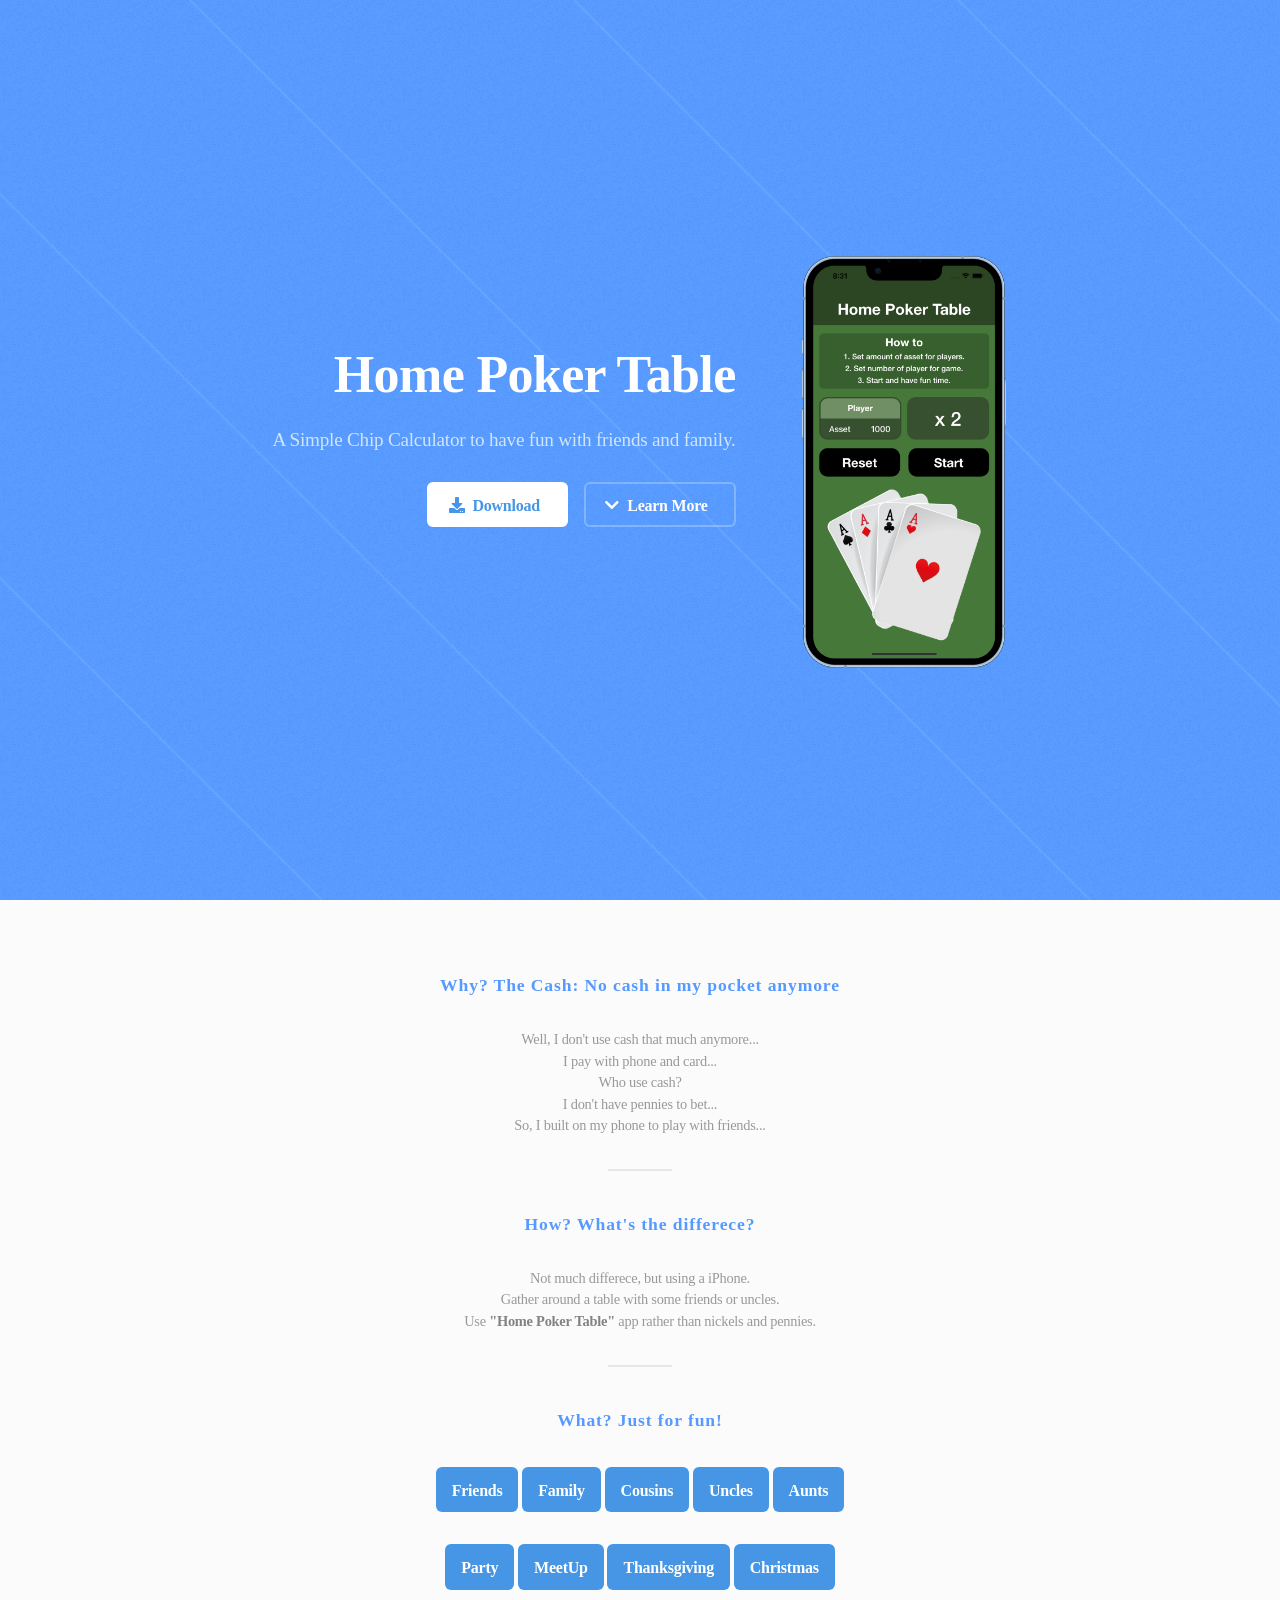
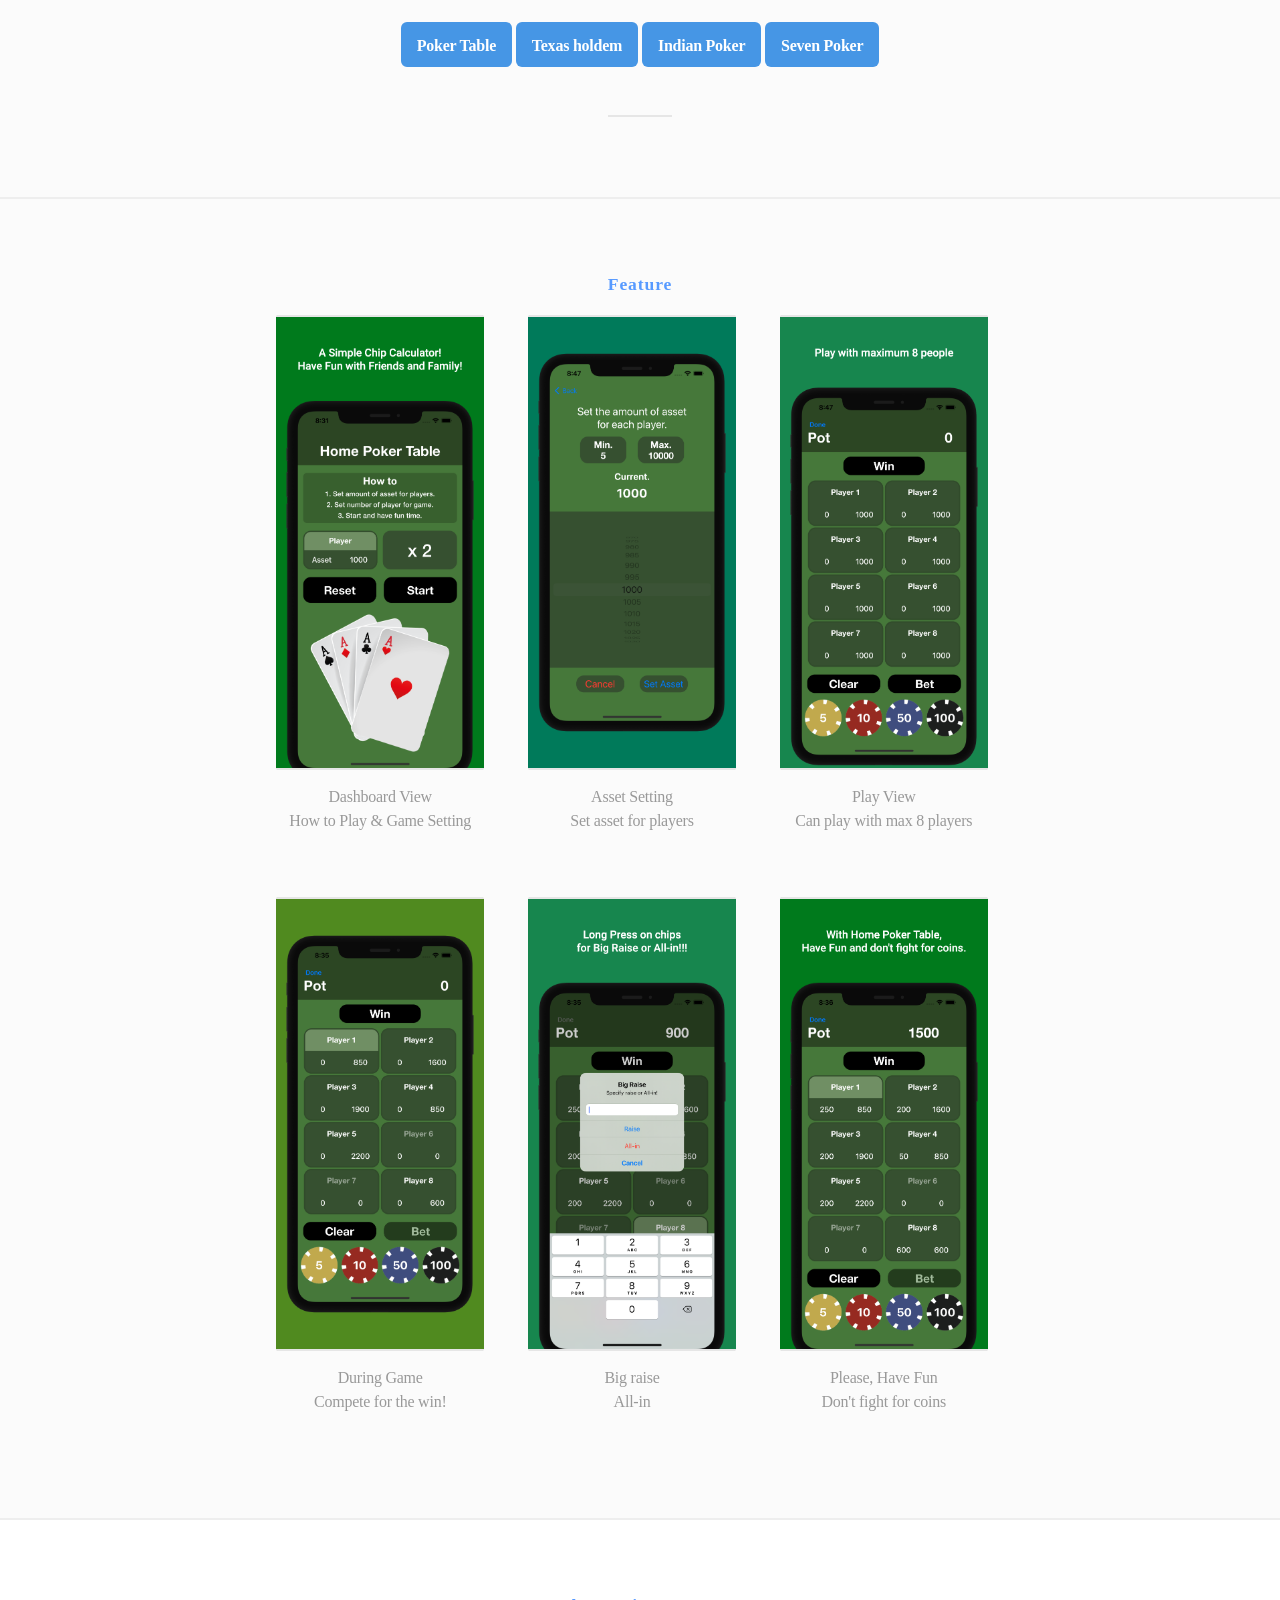
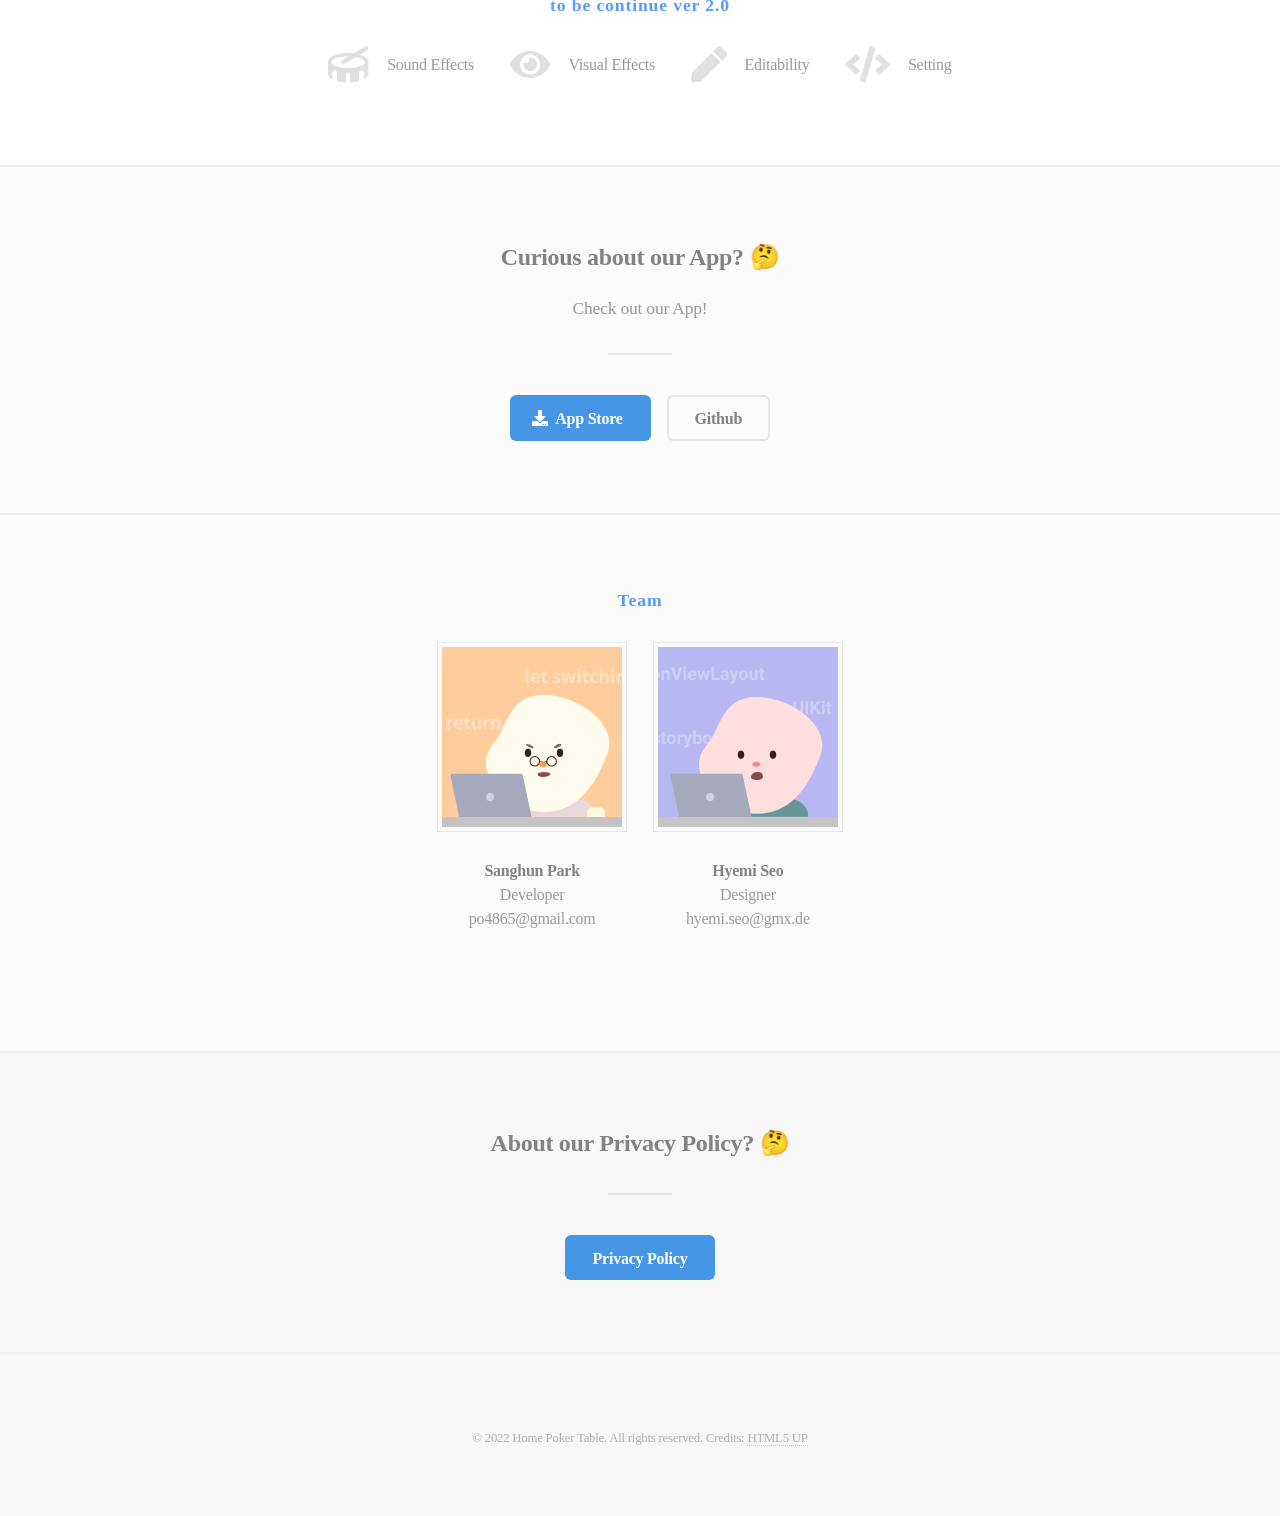
==== docs/index.html @ aa3e6fca "doc: Setting github page for landing page" ====
<!DOCTYPE HTML>
<!--
	Fractal by HTML5 UP
	html5up.net | @ajlkn
	Free for personal and commercial use under the CCA 3.0 license (html5up.net/license)
-->
<html>
	<head>
		<title>Home Poker Table</title>
		<meta charset="utf-8" />
		<meta name="viewport" content="width=device-width, initial-scale=1, user-scalable=no" />
		<link rel="stylesheet" href="assets/css/main.css" />
		<noscript><link rel="stylesheet" href="assets/css/noscript.css" /></noscript>
	</head>
	<body class="is-preload">

		<!-- Header -->
		<header id="header">
			<div class="content">
				<h1>Home Poker Table</h1>
				<p>A Simple Chip Calculator to have fun with friends and family.</p>
				<ul class="actions">
					<li><a href="" class="button primary icon solid fa-download">Download</a></li>
					<li><a href="#one" class="button icon solid fa-chevron-down scrolly">Learn More</a></li>
				</ul>
			</div>
			<div class="image phone">
				<div class="inner">
					<img src="images/iPhone13.png" alt="" />
				</div>
			</div>
		</header>

		<!-- One -->
		<section id="one" class="wrapper style2 special">
			<header class="major">
				<h4>Why? The Cash: No cash in my pocket anymore</h4>
				<p>
					<br>Well, I don't use cash that much anymore...
					<br>I pay with phone and card...
					<br>Who use cash?
					<br>I don't have pennies to bet...
					<br>So, I built on my phone to play with friends...
				</p>
			</header>
			<header class="major">
				<h4>How? What's the differece?</h4>
				<p>
					<br>Not much differece, but using a iPhone.
					<br>Gather around a table with some friends or uncles.
					<br>Use <strong>"Home Poker Table"</strong> app rather than nickels and pennies.
				</p>
			</header>
			<header class="major">
				<h4>What? Just for fun!</h4>
				<ul class="icons labeled">
					<li class="button primary icon solid">Friends</li>
					<li class="button primary icon solid">Family</li>
					<li class="button primary icon solid">Cousins</li>
					<li class="button primary icon solid">Uncles</li>
					<li class="button primary icon solid">Aunts</li>
					<br>
					<li class="button primary icon solid">Party</li>
					<li class="button primary icon solid">MeetUp</li>
					<li class="button primary icon solid">Thanksgiving</li>
					<li class="button primary icon solid">Christmas</li>
					<br>
					<li class="button primary icon solid">Poker Table</li>
					<li class="button primary icon solid">Texas holdem</li>
					<li class="button primary icon solid">Indian Poker</li>
					<li class="button primary icon solid">Seven Poker</li>
				</ul>
			</header>
		</section>

		<!-- Two -->
		<section id="two" class="wrapper style2 special">
			<h4>Feature</h4>
			<ul class="icons major">
				<li>
					<div class="image phone">
						<img src="images/screenshots/0.png" alt>
					</div>
					<div class="content">
						<p>
							Dashboard View<br>How to Play &amp; Game Setting
						</p>
					</div>
				</li>
				<li>
					<div class="image phone">
						<img src="images/screenshots/1.png" alt>
					</div>
					<div class="content">
						<p>
							Asset Setting<br>Set asset for players
						</p>
					</div>
				</li>
				<li>
					<div class="image phone">
						<img src="images/screenshots/2.png" alt>
					</div>
					<div class="content">
						<p>
							Play View<br>Can play with max 8 players
						</p>
					</div>
				</li>
			</ul>
			<ul class="icons major">
				<li>
					<div class="image phone">
						<img src="images/screenshots/3.png" alt>
					</div>
					<div class="content">
						<p>
							During Game<br>Compete for the win!
						</p>
					</div>
				</li>
				<li>
					<div class="image phone">
						<img src="images/screenshots/4.png" alt>
					</div>
					<div class="content">
						<p>
							Big raise<br>All-in
						</p>
					</div>
				</li>
				<li>
					<div class="image phone">
						<img src="images/screenshots/5.png" alt>
					</div>
					<div class="content">
						<p>
							Please, Have Fun<br>Don't fight for coins
						</p>
					</div>
				</li>
			</ul>
		</section>

		<!-- Three -->
		<!-- <section id="three" class="wrapper">
			<div class="inner alt">
				<div class="col-12"><span class="image fit"><img src="images/feature_01.png" alt="" /></span></div>
				<div class="col-12"><span class="image fit"><img src="images/feature_02.png" alt="" /></span></div>
				<div class="col-12"><span class="image fit"><img src="images/feature_03.png" alt="" /></span></div>
			</div>
		</section> -->

		<!-- Four -->
		<section id="four" class="wrapper special">
			<h4>to be continue ver 2.0</h4>
			<ul class="icons labeled">
				<li><span class="icon solid fa-drum"><span class="label">Sound Effects</span></span></li>
				<li><span class="icon solid fa-eye"><span class="label">Visual Effects</span></span></li>
				<li><span class="icon solid fa-pen"><span class="label">Editability</span></span></li>
				<li><span class="icon solid fa-code"><span class="label">Setting</span></span></li>
			</ul>
		</section>

		<!-- Five -->
		<section id="five" class="wrapper style2 special">
			<header class="major">
				<h3><b>Curious about our App? 🤔</b></h3>
				<p>Check out our App!</p>
			</header>
			<ul class="actions special">
				<li><a href="https://www.figma.com/file/SqaI9t8umWYFsrPldfMPF7/switching_prototyping?node-id=364%3A912" class="button primary icon solid fa-download">App Store</a></li>
				<li><a href="https://github.com/san-ghun/Home-Poker-Table" class="button">Github</a></li>
			</ul>
		</section>

		<!-- Six -->
		<section id="six" class="wrapper style2 special">
			<ul class="icons labeled">
				<h4>Team</h4>
				<li>
					<div class="col-4"><span class="image fit"><img src="images/character_02.png" alt="" /></span></div>
					<p><b>Sanghun Park</b><br>Developer<br>po4865@gmail.com</p>
				</li>
				<li>
					<div class="col-4"><span class="image fit"><img src="images/character_03.png" alt="" /></span></div>
					<p><b>Hyemi Seo</b><br>Designer<br>hyemi.seo@gmx.de</p>
				</li>
			</ul>
		</section>

		<!-- Seven -->
		<section id="seven" class="wrapper style3 special">
			<header class="major">
				<h3><b>About our Privacy Policy? 🤔</b></h3>
			</header>
			<ul class="actions special">
				<li><a href="/pp.html" class="button primary">Privacy Policy</a></li>
			</ul>
		</section>

		<!-- <section id="seven" class="wrapper style3 special">
			<header class="major">
				<h2>The Privacy Policy</h2>
				<p>
					<br>Home Poker Table app does not store your data.
					<br>The app is not connected to any server or any thrid party service.
					<br>
					<br>If we change this in the future, we will always allow you to opt-in. 
					<br>That's all there is to understand.
				</p>
			</header>
		</section> -->

		<!-- Footer -->
		<footer id="footer">
			<!-- <ul class="icons">
				<li><a href="#" class="icon brands fa-facebook-f"><span class="label">Facebook</span></a></li>
				<li><a href="#" class="icon brands fa-twitter"><span class="label">Twitter</span></a></li>
				<li><a href="#" class="icon brands fa-instagram"><span class="label">Instagram</span></a></li>
			</ul> -->
			<p class="copyright">&copy; 2022 Home Poker Table. All rights reserved. Credits: <a href="http://html5up.net">HTML5 UP</a></p>
		</footer>

		<!-- Scripts -->
		<script src="assets/js/jquery.min.js"></script>
		<script src="assets/js/jquery.scrolly.min.js"></script>
		<script src="assets/js/browser.min.js"></script>
		<script src="assets/js/breakpoints.min.js"></script>
		<script src="assets/js/util.js"></script>
		<script src="assets/js/main.js"></script>

	</body>
</html>
---- docs/assets/css/main.css ----
@import url(fontawesome-all.min.css);
@import url(//spoqa.github.io/spoqa-han-sans/css/SpoqaHanSans-kr.css);

/*
	Fractal by HTML5 UP
	html5up.net | @ajlkn
	Free for personal and commercial use under the CCA 3.0 license (html5up.net/license)
*/

html, body, div, span, applet, object,
iframe, h1, h2, h3, h4, h5, h6, p, blockquote,
pre, a, abbr, acronym, address, big, cite,
code, del, dfn, em, img, ins, kbd, q, s, samp,
small, strike, strong, sub, sup, tt, var, b,
u, i, center, dl, dt, dd, ol, ul, li, fieldset,
form, label, legend, table, caption, tbody,
tfoot, thead, tr, th, td, article, aside,
canvas, details, embed, figure, figcaption,
footer, header, hgroup, menu, nav, output, ruby,
section, summary, time, mark, audio, video {
	margin: 0;
	padding: 0;
	border: 0;
	font-size: 100%;
	font: inherit;
	vertical-align: baseline;}

article, aside, details, figcaption, figure,
footer, header, hgroup, menu, nav, section {
	display: block;}

body {
	line-height: 1;
}

ol, ul {
	list-style: none;
}

blockquote, q {
	quotes: none;
}

	blockquote:before, blockquote:after, q:before, q:after {
		content: '';
		content: none;
	}

table {
	border-collapse: collapse;
	border-spacing: 0;
}

body {
	-webkit-text-size-adjust: none;
}

mark {
	background-color: transparent;
	color: inherit;
}

input::-moz-focus-inner {
	border: 0;
	padding: 0;
}

input, select, textarea {
	-moz-appearance: none;
	-webkit-appearance: none;
	-ms-appearance: none;
	appearance: none;
}

/* Basic */

	@-ms-viewport {
		width: device-width;
	}

	body {
		-ms-overflow-style: scrollbar;
	}

	@media screen and (max-width: 360px) {

		html, body {
			min-width: 320px;
		}

	}

	html {
		box-sizing: border-box;
	}

	*, *:before, *:after {
		box-sizing: inherit;
	}

	body {
		background: #ffffff;
	}

		body.is-preload *, body.is-preload *:before, body.is-preload *:after {
			-moz-animation: none !important;
			-webkit-animation: none !important;
			-ms-animation: none !important;
			animation: none !important;
			-moz-transition: none !important;
			-webkit-transition: none !important;
			-ms-transition: none !important;
			transition: none !important;
		}

/* Type */

	body {
		color: #999999;
	}

	html, input, select, textarea {
		font-size: 16pt;
	}

		@media screen and (max-width: 1680px) {

			html, input, select, textarea {
				font-size: 13pt;
			}

		}

		@media screen and (max-width: 1280px) {

			html, input, select, textarea {
				font-size: 12pt;
			}

		}

		@media screen and (max-width: 360px) {

			html, input, select, textarea {
				font-size: 11pt;
			}

		}

	body, input, select, textarea {
		font-family: 'Spoqa Han Sans', 'Sans-serif';;
		font-weight: normal;
		line-height: 1.5em;
		letter-spacing: -0.015em;
	}

	a {
		-moz-transition: color 0.2s ease-in-out, border-bottom-color 0.2s ease-in-out;
		-webkit-transition: color 0.2s ease-in-out, border-bottom-color 0.2s ease-in-out;
		-ms-transition: color 0.2s ease-in-out, border-bottom-color 0.2s ease-in-out;
		transition: color 0.2s ease-in-out, border-bottom-color 0.2s ease-in-out;
		text-decoration: none;
		border-bottom: dotted 1px;
	}

		a:hover {
			border-bottom-color: transparent !important;
		}

	strong, b {
		font-weight: bold;
	}

	em, i {
		font-style: italic;
	}

	p {
		margin: 0 0 2em 0;
	}

	h1, h2, h3, h4, h5, h6 {
		font-weight: normal;
		line-height: 1em;
		margin: 0 0 1em 0;
		letter-spacing: -0.0125em;
	}

	h4 {
		font-weight: bold;
	}
		h1 a, h2 a, h3 a, h4 a, h5 a, h6 a {
			color: inherit;
			text-decoration: none;
			border-bottom: none;
		}

		/* @media screen and (max-width: 980px) {

			h1 br, h2 br, h3 br, h4 br, h5 br, h6 br {
				display: none;
			}

		} */

	h2 {
		font-size: 1.75em;
		line-height: 1.5em;
	}

	h3 {
		font-size: 1.5em;
		line-height: 1.5em;
	}

	h4 {
		font-size: 1.1em;
		line-height: 1.5em;
		letter-spacing: 0.05em;
	}

	h5 {
		font-size: 0.9em;
		line-height: 1.5em;
	}

	h6 {
		font-size: 0.7em;
		line-height: 1.5em;
	}

	@media screen and (max-width: 736px) {

		h2 {
			font-size: 1.25em;
		}

		h3 {
			font-size: 1.2em;
		}

		h4 {
			font-size: 1em;
			letter-spacing: 0.1em;
		}

	}

	sub {
		font-size: 0.8em;
		position: relative;
		top: 0.5em;
	}

	sup {
		font-size: 0.8em;
		position: relative;
		top: -0.5em;
	}

	blockquote {
		border-left-style: solid;
		border-left-width: 4px;
		font-style: italic;
		margin: 0 0 2em 0;
		padding: 0.5em 0 0.5em 2em;
	}

	code {
		border-radius: 6px;
		border-style: solid;
		border-width: 1px;
		font-family: "Courier New", monospace;
		font-size: 0.9em;
		margin: 0 0.25em;
		padding: 0.25em 0.65em;
	}

	pre {
		-webkit-overflow-scrolling: touch;
		font-family: "Courier New", monospace;
		font-size: 0.9em;
		margin: 0 0 2em 0;
	}

		pre code {
			display: block;
			line-height: 1.75em;
			padding: 1em 1.5em;
			overflow-x: auto;
		}

	hr {
		border: 0;
		border-bottom-style: solid;
		border-bottom-width: 1px;
		margin: 2em 0;
	}

		hr.major {
			margin: 3em 0;
		}

	.align-left {
		text-align: left;
	}

	.align-center {
		text-align: center;
	}

	.align-right {
		text-align: right;
	}

	input, select, textarea {
		color: #999999;
	}

	a {
		color: inherit;
		border-bottom-color: #d6d6d6;
	}

		a:hover {
			color: #4696e5;
		}

	strong, b {
		color: #828282;
	}

	h1, h2, h3, h5, h6 {
		color: #828282;
	}

	h4 {
		color: #579AFF;
	}

	blockquote {
		border-left-color: #e6e6e6;
	}

	code {
		background: rgba(144, 144, 144, 0.075);
		border-color: #e6e6e6;
	}

	hr {
		border-bottom-color: #e6e6e6;
	}

/* Row */

	.row {
		display: flex;
		flex-wrap: wrap;
		box-sizing: border-box;
		align-items: stretch;
	}

		.row > * {
			box-sizing: border-box;
		}

		.row.gtr-uniform > * > :last-child {
			margin-bottom: 0;
		}

		.row.aln-left {
			justify-content: flex-start;
		}

		.row.aln-center {
			justify-content: center;
		}

		.row.aln-right {
			justify-content: flex-end;
		}

		.row.aln-top {
			align-items: flex-start;
		}

		.row.aln-middle {
			align-items: center;
		}

		.row.aln-bottom {
			align-items: flex-end;
		}

		.row > .imp {
			order: -1;
		}

		.row > .col-1 {
			width: 8.33333%;
		}

		.row > .off-1 {
			margin-left: 8.33333%;
		}

		.row > .col-2 {
			width: 16.66667%;
		}

		.row > .off-2 {
			margin-left: 16.66667%;
		}

		.row > .col-3 {
			width: 25%;
		}

		.row > .off-3 {
			margin-left: 25%;
		}

		.row > .col-4 {
			width: 33.33333%;
		}

		.row > .off-4 {
			margin-left: 33.33333%;
		}

		.row > .col-5 {
			width: 41.66667%;
		}

		.row > .off-5 {
			margin-left: 41.66667%;
		}

		.row > .col-6 {
			width: 50%;
		}

		.row > .off-6 {
			margin-left: 50%;
		}

		.row > .col-7 {
			width: 58.33333%;
		}

		.row > .off-7 {
			margin-left: 58.33333%;
		}

		.row > .col-8 {
			width: 66.66667%;
		}

		.row > .off-8 {
			margin-left: 66.66667%;
		}

		.row > .col-9 {
			width: 75%;
		}

		.row > .off-9 {
			margin-left: 75%;
		}

		.row > .col-10 {
			width: 83.33333%;
		}

		.row > .off-10 {
			margin-left: 83.33333%;
		}

		.row > .col-11 {
			width: 91.66667%;
		}

		.row > .off-11 {
			margin-left: 91.66667%;
		}

		.row > .col-12 {
			width: 100%;
		}

		.row > .off-12 {
			margin-left: 100%;
		}

		.row.gtr-0 {
			margin-top: 0;
			margin-left: 0em;
		}

			.row.gtr-0 > * {
				padding: 0 0 0 0em;
			}

			.row.gtr-0.gtr-uniform {
				margin-top: 0em;
			}

				.row.gtr-0.gtr-uniform > * {
					padding-top: 0em;
				}

		.row.gtr-25 {
			margin-top: 0;
			margin-left: -0.375em;
		}

			.row.gtr-25 > * {
				padding: 0 0 0 0.375em;
			}

			.row.gtr-25.gtr-uniform {
				margin-top: -0.375em;
			}

				.row.gtr-25.gtr-uniform > * {
					padding-top: 0.375em;
				}

		.row.gtr-50 {
			margin-top: 0;
			margin-left: -0.75em;
		}

			.row.gtr-50 > * {
				padding: 0 0 0 0.75em;
			}

			.row.gtr-50.gtr-uniform {
				margin-top: -0.75em;
			}

				.row.gtr-50.gtr-uniform > * {
					padding-top: 0.75em;
				}

		.row {
			margin-top: 0;
			margin-left: -1.5em;
		}

			.row > * {
				padding: 0 0 0 1.5em;
			}

			.row.gtr-uniform {
				margin-top: -1.5em;
			}

				.row.gtr-uniform > * {
					padding-top: 1.5em;
				}

		.row.gtr-150 {
			margin-top: 0;
			margin-left: -2.25em;
		}

			.row.gtr-150 > * {
				padding: 0 0 0 2.25em;
			}

			.row.gtr-150.gtr-uniform {
				margin-top: -2.25em;
			}

				.row.gtr-150.gtr-uniform > * {
					padding-top: 2.25em;
				}

		.row.gtr-200 {
			margin-top: 0;
			margin-left: -3em;
		}

			.row.gtr-200 > * {
				padding: 0 0 0 3em;
			}

			.row.gtr-200.gtr-uniform {
				margin-top: -3em;
			}

				.row.gtr-200.gtr-uniform > * {
					padding-top: 3em;
				}

		@media screen and (max-width: 1680px) {

			.row {
				display: flex;
				flex-wrap: wrap;
				box-sizing: border-box;
				align-items: stretch;
			}

				.row > * {
					box-sizing: border-box;
				}

				.row.gtr-uniform > * > :last-child {
					margin-bottom: 0;
				}

				.row.aln-left {
					justify-content: flex-start;
				}

				.row.aln-center {
					justify-content: center;
				}

				.row.aln-right {
					justify-content: flex-end;
				}

				.row.aln-top {
					align-items: flex-start;
				}

				.row.aln-middle {
					align-items: center;
				}

				.row.aln-bottom {
					align-items: flex-end;
				}

				.row > .imp-xlarge {
					order: -1;
				}

				.row > .col-1-xlarge {
					width: 8.33333%;
				}

				.row > .off-1-xlarge {
					margin-left: 8.33333%;
				}

				.row > .col-2-xlarge {
					width: 16.66667%;
				}

				.row > .off-2-xlarge {
					margin-left: 16.66667%;
				}

				.row > .col-3-xlarge {
					width: 25%;
				}

				.row > .off-3-xlarge {
					margin-left: 25%;
				}

				.row > .col-4-xlarge {
					width: 33.33333%;
				}

				.row > .off-4-xlarge {
					margin-left: 33.33333%;
				}

				.row > .col-5-xlarge {
					width: 41.66667%;
				}

				.row > .off-5-xlarge {
					margin-left: 41.66667%;
				}

				.row > .col-6-xlarge {
					width: 50%;
				}

				.row > .off-6-xlarge {
					margin-left: 50%;
				}

				.row > .col-7-xlarge {
					width: 58.33333%;
				}

				.row > .off-7-xlarge {
					margin-left: 58.33333%;
				}

				.row > .col-8-xlarge {
					width: 66.66667%;
				}

				.row > .off-8-xlarge {
					margin-left: 66.66667%;
				}

				.row > .col-9-xlarge {
					width: 75%;
				}

				.row > .off-9-xlarge {
					margin-left: 75%;
				}

				.row > .col-10-xlarge {
					width: 83.33333%;
				}

				.row > .off-10-xlarge {
					margin-left: 83.33333%;
				}

				.row > .col-11-xlarge {
					width: 91.66667%;
				}

				.row > .off-11-xlarge {
					margin-left: 91.66667%;
				}

				.row > .col-12-xlarge {
					width: 100%;
				}

				.row > .off-12-xlarge {
					margin-left: 100%;
				}

				.row.gtr-0 {
					margin-top: 0;
					margin-left: 0em;
				}

					.row.gtr-0 > * {
						padding: 0 0 0 0em;
					}

					.row.gtr-0.gtr-uniform {
						margin-top: 0em;
					}

						.row.gtr-0.gtr-uniform > * {
							padding-top: 0em;
						}

				.row.gtr-25 {
					margin-top: 0;
					margin-left: -0.375em;
				}

					.row.gtr-25 > * {
						padding: 0 0 0 0.375em;
					}

					.row.gtr-25.gtr-uniform {
						margin-top: -0.375em;
					}

						.row.gtr-25.gtr-uniform > * {
							padding-top: 0.375em;
						}

				.row.gtr-50 {
					margin-top: 0;
					margin-left: -0.75em;
				}

					.row.gtr-50 > * {
						padding: 0 0 0 0.75em;
					}

					.row.gtr-50.gtr-uniform {
						margin-top: -0.75em;
					}

						.row.gtr-50.gtr-uniform > * {
							padding-top: 0.75em;
						}

				.row {
					margin-top: 0;
					margin-left: -1.5em;
				}

					.row > * {
						padding: 0 0 0 1.5em;
					}

					.row.gtr-uniform {
						margin-top: -1.5em;
					}

						.row.gtr-uniform > * {
							padding-top: 1.5em;
						}

				.row.gtr-150 {
					margin-top: 0;
					margin-left: -2.25em;
				}

					.row.gtr-150 > * {
						padding: 0 0 0 2.25em;
					}

					.row.gtr-150.gtr-uniform {
						margin-top: -2.25em;
					}

						.row.gtr-150.gtr-uniform > * {
							padding-top: 2.25em;
						}

				.row.gtr-200 {
					margin-top: 0;
					margin-left: -3em;
				}

					.row.gtr-200 > * {
						padding: 0 0 0 3em;
					}

					.row.gtr-200.gtr-uniform {
						margin-top: -3em;
					}

						.row.gtr-200.gtr-uniform > * {
							padding-top: 3em;
						}

		}

		@media screen and (max-width: 1280px) {

			.row {
				display: flex;
				flex-wrap: wrap;
				box-sizing: border-box;
				align-items: stretch;
			}

				.row > * {
					box-sizing: border-box;
				}

				.row.gtr-uniform > * > :last-child {
					margin-bottom: 0;
				}

				.row.aln-left {
					justify-content: flex-start;
				}

				.row.aln-center {
					justify-content: center;
				}

				.row.aln-right {
					justify-content: flex-end;
				}

				.row.aln-top {
					align-items: flex-start;
				}

				.row.aln-middle {
					align-items: center;
				}

				.row.aln-bottom {
					align-items: flex-end;
				}

				.row > .imp-large {
					order: -1;
				}

				.row > .col-1-large {
					width: 8.33333%;
				}

				.row > .off-1-large {
					margin-left: 8.33333%;
				}

				.row > .col-2-large {
					width: 16.66667%;
				}

				.row > .off-2-large {
					margin-left: 16.66667%;
				}

				.row > .col-3-large {
					width: 25%;
				}

				.row > .off-3-large {
					margin-left: 25%;
				}

				.row > .col-4-large {
					width: 33.33333%;
				}

				.row > .off-4-large {
					margin-left: 33.33333%;
				}

				.row > .col-5-large {
					width: 41.66667%;
				}

				.row > .off-5-large {
					margin-left: 41.66667%;
				}

				.row > .col-6-large {
					width: 50%;
				}

				.row > .off-6-large {
					margin-left: 50%;
				}

				.row > .col-7-large {
					width: 58.33333%;
				}

				.row > .off-7-large {
					margin-left: 58.33333%;
				}

				.row > .col-8-large {
					width: 66.66667%;
				}

				.row > .off-8-large {
					margin-left: 66.66667%;
				}

				.row > .col-9-large {
					width: 75%;
				}

				.row > .off-9-large {
					margin-left: 75%;
				}

				.row > .col-10-large {
					width: 83.33333%;
				}

				.row > .off-10-large {
					margin-left: 83.33333%;
				}

				.row > .col-11-large {
					width: 91.66667%;
				}

				.row > .off-11-large {
					margin-left: 91.66667%;
				}

				.row > .col-12-large {
					width: 100%;
				}

				.row > .off-12-large {
					margin-left: 100%;
				}

				.row.gtr-0 {
					margin-top: 0;
					margin-left: 0em;
				}

					.row.gtr-0 > * {
						padding: 0 0 0 0em;
					}

					.row.gtr-0.gtr-uniform {
						margin-top: 0em;
					}

						.row.gtr-0.gtr-uniform > * {
							padding-top: 0em;
						}

				.row.gtr-25 {
					margin-top: 0;
					margin-left: -0.375em;
				}

					.row.gtr-25 > * {
						padding: 0 0 0 0.375em;
					}

					.row.gtr-25.gtr-uniform {
						margin-top: -0.375em;
					}

						.row.gtr-25.gtr-uniform > * {
							padding-top: 0.375em;
						}

				.row.gtr-50 {
					margin-top: 0;
					margin-left: -0.75em;
				}

					.row.gtr-50 > * {
						padding: 0 0 0 0.75em;
					}

					.row.gtr-50.gtr-uniform {
						margin-top: -0.75em;
					}

						.row.gtr-50.gtr-uniform > * {
							padding-top: 0.75em;
						}

				.row {
					margin-top: 0;
					margin-left: -1.5em;
				}

					.row > * {
						padding: 0 0 0 1.5em;
					}

					.row.gtr-uniform {
						margin-top: -1.5em;
					}

						.row.gtr-uniform > * {
							padding-top: 1.5em;
						}

				.row.gtr-150 {
					margin-top: 0;
					margin-left: -2.25em;
				}

					.row.gtr-150 > * {
						padding: 0 0 0 2.25em;
					}

					.row.gtr-150.gtr-uniform {
						margin-top: -2.25em;
					}

						.row.gtr-150.gtr-uniform > * {
							padding-top: 2.25em;
						}

				.row.gtr-200 {
					margin-top: 0;
					margin-left: -3em;
				}

					.row.gtr-200 > * {
						padding: 0 0 0 3em;
					}

					.row.gtr-200.gtr-uniform {
						margin-top: -3em;
					}

						.row.gtr-200.gtr-uniform > * {
							padding-top: 3em;
						}

		}

		@media screen and (max-width: 980px) {

			.row {
				display: flex;
				flex-wrap: wrap;
				box-sizing: border-box;
				align-items: stretch;
			}

				.row > * {
					box-sizing: border-box;
				}

				.row.gtr-uniform > * > :last-child {
					margin-bottom: 0;
				}

				.row.aln-left {
					justify-content: flex-start;
				}

				.row.aln-center {
					justify-content: center;
				}

				.row.aln-right {
					justify-content: flex-end;
				}

				.row.aln-top {
					align-items: flex-start;
				}

				.row.aln-middle {
					align-items: center;
				}

				.row.aln-bottom {
					align-items: flex-end;
				}

				.row > .imp-medium {
					order: -1;
				}

				.row > .col-1-medium {
					width: 8.33333%;
				}

				.row > .off-1-medium {
					margin-left: 8.33333%;
				}

				.row > .col-2-medium {
					width: 16.66667%;
				}

				.row > .off-2-medium {
					margin-left: 16.66667%;
				}

				.row > .col-3-medium {
					width: 25%;
				}

				.row > .off-3-medium {
					margin-left: 25%;
				}

				.row > .col-4-medium {
					width: 33.33333%;
				}

				.row > .off-4-medium {
					margin-left: 33.33333%;
				}

				.row > .col-5-medium {
					width: 41.66667%;
				}

				.row > .off-5-medium {
					margin-left: 41.66667%;
				}

				.row > .col-6-medium {
					width: 50%;
				}

				.row > .off-6-medium {
					margin-left: 50%;
				}

				.row > .col-7-medium {
					width: 58.33333%;
				}

				.row > .off-7-medium {
					margin-left: 58.33333%;
				}

				.row > .col-8-medium {
					width: 66.66667%;
				}

				.row > .off-8-medium {
					margin-left: 66.66667%;
				}

				.row > .col-9-medium {
					width: 75%;
				}

				.row > .off-9-medium {
					margin-left: 75%;
				}

				.row > .col-10-medium {
					width: 83.33333%;
				}

				.row > .off-10-medium {
					margin-left: 83.33333%;
				}

				.row > .col-11-medium {
					width: 91.66667%;
				}

				.row > .off-11-medium {
					margin-left: 91.66667%;
				}

				.row > .col-12-medium {
					width: 100%;
				}

				.row > .off-12-medium {
					margin-left: 100%;
				}

				.row.gtr-0 {
					margin-top: 0;
					margin-left: 0em;
				}

					.row.gtr-0 > * {
						padding: 0 0 0 0em;
					}

					.row.gtr-0.gtr-uniform {
						margin-top: 0em;
					}

						.row.gtr-0.gtr-uniform > * {
							padding-top: 0em;
						}

				.row.gtr-25 {
					margin-top: 0;
					margin-left: -0.375em;
				}

					.row.gtr-25 > * {
						padding: 0 0 0 0.375em;
					}

					.row.gtr-25.gtr-uniform {
						margin-top: -0.375em;
					}

						.row.gtr-25.gtr-uniform > * {
							padding-top: 0.375em;
						}

				.row.gtr-50 {
					margin-top: 0;
					margin-left: -0.75em;
				}

					.row.gtr-50 > * {
						padding: 0 0 0 0.75em;
					}

					.row.gtr-50.gtr-uniform {
						margin-top: -0.75em;
					}

						.row.gtr-50.gtr-uniform > * {
							padding-top: 0.75em;
						}

				.row {
					margin-top: 0;
					margin-left: -1.5em;
				}

					.row > * {
						padding: 0 0 0 1.5em;
					}

					.row.gtr-uniform {
						margin-top: -1.5em;
					}

						.row.gtr-uniform > * {
							padding-top: 1.5em;
						}

				.row.gtr-150 {
					margin-top: 0;
					margin-left: -2.25em;
				}

					.row.gtr-150 > * {
						padding: 0 0 0 2.25em;
					}

					.row.gtr-150.gtr-uniform {
						margin-top: -2.25em;
					}

						.row.gtr-150.gtr-uniform > * {
							padding-top: 2.25em;
						}

				.row.gtr-200 {
					margin-top: 0;
					margin-left: -3em;
				}

					.row.gtr-200 > * {
						padding: 0 0 0 3em;
					}

					.row.gtr-200.gtr-uniform {
						margin-top: -3em;
					}

						.row.gtr-200.gtr-uniform > * {
							padding-top: 3em;
						}

		}

		@media screen and (max-width: 736px) {

			.row {
				display: flex;
				flex-wrap: wrap;
				box-sizing: border-box;
				align-items: stretch;
			}

				.row > * {
					box-sizing: border-box;
				}

				.row.gtr-uniform > * > :last-child {
					margin-bottom: 0;
				}

				.row.aln-left {
					justify-content: flex-start;
				}

				.row.aln-center {
					justify-content: center;
				}

				.row.aln-right {
					justify-content: flex-end;
				}

				.row.aln-top {
					align-items: flex-start;
				}

				.row.aln-middle {
					align-items: center;
				}

				.row.aln-bottom {
					align-items: flex-end;
				}

				.row > .imp-small {
					order: -1;
				}

				.row > .col-1-small {
					width: 8.33333%;
				}

				.row > .off-1-small {
					margin-left: 8.33333%;
				}

				.row > .col-2-small {
					width: 16.66667%;
				}

				.row > .off-2-small {
					margin-left: 16.66667%;
				}

				.row > .col-3-small {
					width: 25%;
				}

				.row > .off-3-small {
					margin-left: 25%;
				}

				.row > .col-4-small {
					width: 33.33333%;
				}

				.row > .off-4-small {
					margin-left: 33.33333%;
				}

				.row > .col-5-small {
					width: 41.66667%;
				}

				.row > .off-5-small {
					margin-left: 41.66667%;
				}

				.row > .col-6-small {
					width: 50%;
				}

				.row > .off-6-small {
					margin-left: 50%;
				}

				.row > .col-7-small {
					width: 58.33333%;
				}

				.row > .off-7-small {
					margin-left: 58.33333%;
				}

				.row > .col-8-small {
					width: 66.66667%;
				}

				.row > .off-8-small {
					margin-left: 66.66667%;
				}

				.row > .col-9-small {
					width: 75%;
				}

				.row > .off-9-small {
					margin-left: 75%;
				}

				.row > .col-10-small {
					width: 83.33333%;
				}

				.row > .off-10-small {
					margin-left: 83.33333%;
				}

				.row > .col-11-small {
					width: 91.66667%;
				}

				.row > .off-11-small {
					margin-left: 91.66667%;
				}

				.row > .col-12-small {
					width: 100%;
				}

				.row > .off-12-small {
					margin-left: 100%;
				}

				.row.gtr-0 {
					margin-top: 0;
					margin-left: 0em;
				}

					.row.gtr-0 > * {
						padding: 0 0 0 0em;
					}

					.row.gtr-0.gtr-uniform {
						margin-top: 0em;
					}

						.row.gtr-0.gtr-uniform > * {
							padding-top: 0em;
						}

				.row.gtr-25 {
					margin-top: 0;
					margin-left: -0.375em;
				}

					.row.gtr-25 > * {
						padding: 0 0 0 0.375em;
					}

					.row.gtr-25.gtr-uniform {
						margin-top: -0.375em;
					}

						.row.gtr-25.gtr-uniform > * {
							padding-top: 0.375em;
						}

				.row.gtr-50 {
					margin-top: 0;
					margin-left: -0.75em;
				}

					.row.gtr-50 > * {
						padding: 0 0 0 0.75em;
					}

					.row.gtr-50.gtr-uniform {
						margin-top: -0.75em;
					}

						.row.gtr-50.gtr-uniform > * {
							padding-top: 0.75em;
						}

				.row {
					margin-top: 0;
					margin-left: -1.5em;
				}

					.row > * {
						padding: 0 0 0 1.5em;
					}

					.row.gtr-uniform {
						margin-top: -1.5em;
					}

						.row.gtr-uniform > * {
							padding-top: 1.5em;
						}

				.row.gtr-150 {
					margin-top: 0;
					margin-left: -2.25em;
				}

					.row.gtr-150 > * {
						padding: 0 0 0 2.25em;
					}

					.row.gtr-150.gtr-uniform {
						margin-top: -2.25em;
					}

						.row.gtr-150.gtr-uniform > * {
							padding-top: 2.25em;
						}

				.row.gtr-200 {
					margin-top: 0;
					margin-left: -3em;
				}

					.row.gtr-200 > * {
						padding: 0 0 0 3em;
					}

					.row.gtr-200.gtr-uniform {
						margin-top: -3em;
					}

						.row.gtr-200.gtr-uniform > * {
							padding-top: 3em;
						}

		}

		@media screen and (max-width: 480px) {

			.row {
				display: flex;
				flex-wrap: wrap;
				box-sizing: border-box;
				align-items: stretch;
			}

				.row > * {
					box-sizing: border-box;
				}

				.row.gtr-uniform > * > :last-child {
					margin-bottom: 0;
				}

				.row.aln-left {
					justify-content: flex-start;
				}

				.row.aln-center {
					justify-content: center;
				}

				.row.aln-right {
					justify-content: flex-end;
				}

				.row.aln-top {
					align-items: flex-start;
				}

				.row.aln-middle {
					align-items: center;
				}

				.row.aln-bottom {
					align-items: flex-end;
				}

				.row > .imp-xsmall {
					order: -1;
				}

				.row > .col-1-xsmall {
					width: 8.33333%;
				}

				.row > .off-1-xsmall {
					margin-left: 8.33333%;
				}

				.row > .col-2-xsmall {
					width: 16.66667%;
				}

				.row > .off-2-xsmall {
					margin-left: 16.66667%;
				}

				.row > .col-3-xsmall {
					width: 25%;
				}

				.row > .off-3-xsmall {
					margin-left: 25%;
				}

				.row > .col-4-xsmall {
					width: 33.33333%;
				}

				.row > .off-4-xsmall {
					margin-left: 33.33333%;
				}

				.row > .col-5-xsmall {
					width: 41.66667%;
				}

				.row > .off-5-xsmall {
					margin-left: 41.66667%;
				}

				.row > .col-6-xsmall {
					width: 50%;
				}

				.row > .off-6-xsmall {
					margin-left: 50%;
				}

				.row > .col-7-xsmall {
					width: 58.33333%;
				}

				.row > .off-7-xsmall {
					margin-left: 58.33333%;
				}

				.row > .col-8-xsmall {
					width: 66.66667%;
				}

				.row > .off-8-xsmall {
					margin-left: 66.66667%;
				}

				.row > .col-9-xsmall {
					width: 75%;
				}

				.row > .off-9-xsmall {
					margin-left: 75%;
				}

				.row > .col-10-xsmall {
					width: 83.33333%;
				}

				.row > .off-10-xsmall {
					margin-left: 83.33333%;
				}

				.row > .col-11-xsmall {
					width: 91.66667%;
				}

				.row > .off-11-xsmall {
					margin-left: 91.66667%;
				}

				.row > .col-12-xsmall {
					width: 100%;
				}

				.row > .off-12-xsmall {
					margin-left: 100%;
				}

				.row.gtr-0 {
					margin-top: 0;
					margin-left: 0em;
				}

					.row.gtr-0 > * {
						padding: 0 0 0 0em;
					}

					.row.gtr-0.gtr-uniform {
						margin-top: 0em;
					}

						.row.gtr-0.gtr-uniform > * {
							padding-top: 0em;
						}

				.row.gtr-25 {
					margin-top: 0;
					margin-left: -0.375em;
				}

					.row.gtr-25 > * {
						padding: 0 0 0 0.375em;
					}

					.row.gtr-25.gtr-uniform {
						margin-top: -0.375em;
					}

						.row.gtr-25.gtr-uniform > * {
							padding-top: 0.375em;
						}

				.row.gtr-50 {
					margin-top: 0;
					margin-left: -0.75em;
				}

					.row.gtr-50 > * {
						padding: 0 0 0 0.75em;
					}

					.row.gtr-50.gtr-uniform {
						margin-top: -0.75em;
					}

						.row.gtr-50.gtr-uniform > * {
							padding-top: 0.75em;
						}

				.row {
					margin-top: 0;
					margin-left: -1.5em;
				}

					.row > * {
						padding: 0 0 0 1.5em;
					}

					.row.gtr-uniform {
						margin-top: -1.5em;
					}

						.row.gtr-uniform > * {
							padding-top: 1.5em;
						}

				.row.gtr-150 {
					margin-top: 0;
					margin-left: -2.25em;
				}

					.row.gtr-150 > * {
						padding: 0 0 0 2.25em;
					}

					.row.gtr-150.gtr-uniform {
						margin-top: -2.25em;
					}

						.row.gtr-150.gtr-uniform > * {
							padding-top: 2.25em;
						}

				.row.gtr-200 {
					margin-top: 0;
					margin-left: -3em;
				}

					.row.gtr-200 > * {
						padding: 0 0 0 3em;
					}

					.row.gtr-200.gtr-uniform {
						margin-top: -3em;
					}

						.row.gtr-200.gtr-uniform > * {
							padding-top: 3em;
						}

		}

/* Box */

	.box {
		border-radius: 6px;
		border: solid 1px #e6e6e6;
		margin-bottom: 2em;
		padding: 1.5em;
	}

		.box > :last-child,
		.box > :last-child > :last-child,
		.box > :last-child > :last-child > :last-child {
			margin-bottom: 0;
		}

		.box.alt {
			border: 0;
			border-radius: 0;
			padding: 0;
		}

/* Button */

	input[type="submit"],
	input[type="reset"],
	input[type="button"],
	button,
	.button {
		-moz-appearance: none;
		-webkit-appearance: none;
		-ms-appearance: none;
		appearance: none;
		-moz-transition: background-color 0.2s ease-in-out, color 0.2s ease-in-out;
		-webkit-transition: background-color 0.2s ease-in-out, color 0.2s ease-in-out;
		-ms-transition: background-color 0.2s ease-in-out, color 0.2s ease-in-out;
		transition: background-color 0.2s ease-in-out, color 0.2s ease-in-out;
		border-radius: 6px;
		border: 0;
		cursor: pointer;
		display: inline-block;
		font-weight: bold;
		height: 2.85em;
		line-height: 2.95em;
		padding: 0 1.75em;
		text-align: center;
		text-decoration: none;
		white-space: nowrap;
	}

		input[type="submit"].icon,
		input[type="reset"].icon,
		input[type="button"].icon,
		button.icon,
		.button.icon {
			padding-left: 1.35em;
		}

			input[type="submit"].icon:before,
			input[type="reset"].icon:before,
			input[type="button"].icon:before,
			button.icon:before,
			.button.icon:before {
				margin-right: 0.5em;
			}

		input[type="submit"].fit,
		input[type="reset"].fit,
		input[type="button"].fit,
		button.fit,
		.button.fit {
			width: 100%;
		}

		input[type="submit"].small,
		input[type="reset"].small,
		input[type="button"].small,
		button.small,
		.button.small {
			font-size: 0.8em;
		}

		input[type="submit"].large,
		input[type="reset"].large,
		input[type="button"].large,
		button.large,
		.button.large {
			font-size: 1.35em;
		}

		input[type="submit"].disabled, input[type="submit"]:disabled,
		input[type="reset"].disabled,
		input[type="reset"]:disabled,
		input[type="button"].disabled,
		input[type="button"]:disabled,
		button.disabled,
		button:disabled,
		.button.disabled,
		.button:disabled {
			pointer-events: none;
			cursor: default;
			opacity: 0.25;
		}

		@media screen and (max-width: 480px) {

			input[type="submit"].icon,
			input[type="reset"].icon,
			input[type="button"].icon,
			button.icon,
			.button.icon {
				padding: 0;
			}

		}

	@media screen and (max-width: 480px) and (orientation: portrait) {

		input[type="submit"],
		input[type="reset"],
		input[type="button"],
		button,
		.button {
			padding: 0;
		}

	}

	input[type="submit"],
	input[type="reset"],
	input[type="button"],
	button,
	.button {
		background-color: transparent;
		color: #828282 !important;
		box-shadow: inset 0 0 0 2px #e6e6e6;
	}

		input[type="submit"]:hover,
		input[type="reset"]:hover,
		input[type="button"]:hover,
		button:hover,
		.button:hover {
			background-color: rgba(144, 144, 144, 0.075);
		}

		input[type="submit"]:active,
		input[type="reset"]:active,
		input[type="button"]:active,
		button:active,
		.button:active {
			background-color: rgba(144, 144, 144, 0.15);
		}

		input[type="submit"].primary,
		input[type="reset"].primary,
		input[type="button"].primary,
		button.primary,
		.button.primary {
			box-shadow: none;
			background-color: #4696e5;
			color: #ffffff !important;
		}

			input[type="submit"].primary:hover,
			input[type="reset"].primary:hover,
			input[type="button"].primary:hover,
			button.primary:hover,
			.button.primary:hover {
				background-color: #5ca3e8;
			}

			input[type="submit"].primary:active,
			input[type="reset"].primary:active,
			input[type="button"].primary:active,
			button.primary:active,
			.button.primary:active {
				background-color: #3089e2;
			}

/* Form */

	form {
		margin: 0 0 2em 0;
	}

	label {
		display: block;
		font-size: 0.9em;
		font-weight: bold;
		margin: 0 0 1em 0;
	}

	input[type="text"],
	input[type="password"],
	input[type="email"],
	select,
	textarea {
		-moz-appearance: none;
		-webkit-appearance: none;
		-ms-appearance: none;
		appearance: none;
		border-radius: 6px;
		border: none;
		border-style: solid;
		border-width: 1px;
		color: inherit;
		display: block;
		outline: 0;
		padding: 0 1em;
		text-decoration: none;
		width: 100%;
	}

		input[type="text"]:invalid,
		input[type="password"]:invalid,
		input[type="email"]:invalid,
		select:invalid,
		textarea:invalid {
			box-shadow: none;
		}

	select {
		background-image: url("data:image/svg+xml;charset=utf8,%3Csvg xmlns='http://www.w3.org/2000/svg' width='40' height='40' preserveAspectRatio='none' viewBox='0 0 40 40'%3E%3Cpath d='M9.4,12.3l10.4,10.4l10.4-10.4c0.2-0.2,0.5-0.4,0.9-0.4c0.3,0,0.6,0.1,0.9,0.4l3.3,3.3c0.2,0.2,0.4,0.5,0.4,0.9 c0,0.4-0.1,0.6-0.4,0.9L20.7,31.9c-0.2,0.2-0.5,0.4-0.9,0.4c-0.3,0-0.6-0.1-0.9-0.4L4.3,17.3c-0.2-0.2-0.4-0.5-0.4-0.9 c0-0.4,0.1-0.6,0.4-0.9l3.3-3.3c0.2-0.2,0.5-0.4,0.9-0.4S9.1,12.1,9.4,12.3z' fill='%23e6e6e6' /%3E%3C/svg%3E");
		background-size: 1.25rem;
		background-repeat: no-repeat;
		background-position: calc(100% - 1rem) center;
		height: 2.75em;
		padding-right: 2.75em;
		text-overflow: ellipsis;
	}

		select option {
			color: #828282;
			background: #ffffff;
		}

		select:focus::-ms-value {
			background-color: transparent;
		}

		select::-ms-expand {
			display: none;
		}

	input[type="text"],
	input[type="password"],
	input[type="email"],
	select {
		height: 2.75em;
	}

	textarea {
		padding: 0.75em 1em;
	}

	input[type="checkbox"],
	input[type="radio"] {
		-moz-appearance: none;
		-webkit-appearance: none;
		-ms-appearance: none;
		appearance: none;
		display: block;
		float: left;
		margin-right: -2em;
		opacity: 0;
		width: 1em;
		z-index: -1;
	}

		input[type="checkbox"] + label,
		input[type="radio"] + label {
			text-decoration: none;
			cursor: pointer;
			display: inline-block;
			font-size: 1em;
			font-weight: normal;
			padding-left: 2.4em;
			padding-right: 0.75em;
			position: relative;
		}

			input[type="checkbox"] + label:before,
			input[type="radio"] + label:before {
				-moz-osx-font-smoothing: grayscale;
				-webkit-font-smoothing: antialiased;
				display: inline-block;
				font-style: normal;
				font-variant: normal;
				text-rendering: auto;
				line-height: 1;
				text-transform: none !important;
				font-family: 'Font Awesome 5 Free';
				font-weight: 900;
			}

			input[type="checkbox"] + label:before,
			input[type="radio"] + label:before {
				border-radius: 6px;
				border-style: solid;
				border-width: 1px;
				content: '';
				display: inline-block;
				font-size: 0.8em;
				height: 2.0625em;
				left: 0;
				line-height: 2.0625em;
				position: absolute;
				text-align: center;
				top: 0;
				width: 2.0625em;
			}

		input[type="checkbox"]:checked + label:before,
		input[type="radio"]:checked + label:before {
			content: '\f00c';
		}

	input[type="checkbox"] + label:before {
		border-radius: 6px;
	}

	input[type="radio"] + label:before {
		border-radius: 100%;
	}

	::-webkit-input-placeholder {
		opacity: 1.0;
	}

	:-moz-placeholder {
		opacity: 1.0;
	}

	::-moz-placeholder {
		opacity: 1.0;
	}

	:-ms-input-placeholder {
		opacity: 1.0;
	}

	.formerize-placeholder {
		opacity: 1.0;
	}

	label {
		color: #828282;
	}

	input[type="text"],
	input[type="password"],
	input[type="email"],
	select,
	textarea {
		color: inherit;
		background-color: rgba(144, 144, 144, 0.075);
		border-color: #e6e6e6;
	}

		input[type="text"]:focus,
		input[type="password"]:focus,
		input[type="email"]:focus,
		select:focus,
		textarea:focus {
			border-color: #4696e5;
			box-shadow: 0 0 0 1px #4696e5;
		}

	.select-wrapper:before {
		color: #e6e6e6;
	}

	input[type="checkbox"] + label,
	input[type="radio"] + label {
		color: #999999;
	}

		input[type="checkbox"] + label:before,
		input[type="radio"] + label:before {
			background-color: rgba(144, 144, 144, 0.075);
			border-color: #e6e6e6;
		}

	input[type="checkbox"]:checked + label:before,
	input[type="radio"]:checked + label:before {
		background-color: #4696e5;
		border-color: #4696e5;
		color: #ffffff;
	}

	input[type="checkbox"]:focus + label:before,
	input[type="radio"]:focus + label:before {
		border-color: #4696e5;
		box-shadow: 0 0 0 1px #4696e5;
	}

	::-webkit-input-placeholder {
		color: #e0e0e0 !important;
	}

	:-moz-placeholder {
		color: #e0e0e0 !important;
	}

	::-moz-placeholder {
		color: #e0e0e0 !important;
	}

	:-ms-input-placeholder {
		color: #e0e0e0 !important;
	}

	.formerize-placeholder {
		color: #e0e0e0 !important;
	}

/* Icon */

	.icon {
		text-decoration: none;
		border-bottom: none;
		position: relative;
	}

		.icon:before {
			-moz-osx-font-smoothing: grayscale;
			-webkit-font-smoothing: antialiased;
			display: inline-block;
			font-style: normal;
			font-variant: normal;
			text-rendering: auto;
			line-height: 1;
			text-transform: none !important;
			font-family: 'Font Awesome 5 Free';
			font-weight: 400;
		}

		.icon > .label {
			display: none;
		}

		.icon:before {
			line-height: inherit;
		}

		.icon.solid:before {
			font-weight: 900;
		}

		.icon.brands:before {
			font-family: 'Font Awesome 5 Brands';
		}

	.icon {
		color: #e0e0e0;
	}
/* Video */
	video {
		width: 100%;
		max-width: 20em;
	}
/* Image */

	.image {
		/* border-radius: 6px; */
		border: 0;
		display: inline-block;
		position: relative;
		overflow: hidden;
	}

		.image img {
			/* border-radius: 6px; */
			display: block;
		}

		.image.left, .image.right {
			max-width: 40%;
		}

			.image.left img, .image.right img {
				width: 100%;
			}

		.image.left {
			float: left;
			margin: 0 1.5em 1em 0;
			top: 0.25em;
		}

		.image.right {
			float: right;
			margin: 0 0 1em 1.5em;
			top: 0.25em;
		}

		.image.fit {
			display: block;
			margin: 0 0 2em 0;
			width: 100%;
		}

			.image.fit img {
				width: 100%;
			}

		.image.main {
			display: block;
			margin: 0 0 3em 0;
			width: 100%;
		}

			.image.main img {
				width: 100%;
			}

		.image.phone {
			box-shadow: none;
			border-radius: 0;
			margin: 0 0 0.5em 0;
			width: 13em;
		}

			.image.phone img {
				border-radius: 0;
				display: block;
				position: relative;
				width: 100%;
			}

			.image.phone .inner, .image.phone:before, .image.phone:after {
				display: block;
				border: solid 2px rgba(255, 255, 255, 0);
			}

			.image.phone .inner {
				position: relative;
			}

				.image.phone .inner:before, .image.phone .inner:after {
					content: '';
					position: absolute;
					left: 50%;
				}

				.image.phone .inner:before {
					top: -1.375em;
					margin-left: -1em;
					width: 2em;
					height: 0.25em;
					border-radius: 0.5em;
					background: rgba(255, 255, 255, 0);
				}

				.image.phone .inner:after {
					bottom: -2.75em;
					margin-left: -1em;
					width: 2em;
					height: 2em;
					border-radius: 100%;
					border: solid 2px rgba(255, 255, 255, 0);
				}

			.image.phone:before, .image.phone:after {
				content: '';
			}

			.image.phone:before {
				/* height: 2.5em; */
				border-radius: 1em 1em 0 0;
				border-bottom: 0;
			}

			.image.phone:after {
				/* height: 3.5em; */
				border-radius: 0 0 1em 1em;
				border-top: 0;
			}

	.image {
		/* box-shadow: 0 0 0 4px #ffffff, 0 0 0 5px #e6e6e6; */
	}

		.image.phone {
			box-shadow: none;
		}

			.image.phone .inner, .image.phone:before, .image.phone:after {
				border-color: #e6e6e6;
			}

			.image.phone .inner:before {
				background: #e6e6e6;
			}

			.image.phone .inner:after {
				border-color: #e6e6e6;
			}

/* List */

	ol {
		list-style: decimal;
		margin: 0 0 2em 0;
		padding-left: 1.25em;
	}

		ol li {
			padding-left: 0.25em;
		}

	ul {
		list-style: disc;
		margin: 0 0 2em 0;
		padding-left: 1em;
	}

		ul li {
			padding-left: 0.5em;
		}

		ul.alt {
			list-style: none;
			padding-left: 0;
		}

			ul.alt li {
				border-top-style: solid;
				border-top-width: 1px;
				padding: 0.5em 0;
			}

				ul.alt li:first-child {
					border-top: 0;
					padding-top: 0;
				}

	dl {
		margin: 0 0 2em 0;
	}

		dl dt {
			display: block;
			font-weight: bold;
			margin: 0 0 1em 0;
		}

		dl dd {
			margin-left: 2em;
		}

	ul.alt > li {
		border-top-color: #e6e6e6;
	}

/* Actions */

	ul.actions {
		display: -moz-flex;
		display: -webkit-flex;
		display: -ms-flex;
		display: flex;
		cursor: default;
		list-style: none;
		margin-left: -1em;
		padding-left: 0;
	}

		ul.actions li {
			padding: 0 0 0 1em;
			vertical-align: middle;
		}

		ul.actions.special {
			-moz-justify-content: center;
			-webkit-justify-content: center;
			-ms-justify-content: center;
			justify-content: center;
			width: 100%;
			margin-left: 0;
		}

			ul.actions.special li:first-child {
				padding-left: 0;
			}

		ul.actions.stacked {
			-moz-flex-direction: column;
			-webkit-flex-direction: column;
			-ms-flex-direction: column;
			flex-direction: column;
			margin-left: 0;
		}

			ul.actions.stacked li {
				padding: 1.3em 0 0 0;
			}

				ul.actions.stacked li:first-child {
					padding-top: 0;
				}

		ul.actions.fit {
			width: calc(100% + 1em);
		}

			ul.actions.fit li {
				-moz-flex-grow: 1;
				-webkit-flex-grow: 1;
				-ms-flex-grow: 1;
				flex-grow: 1;
				-moz-flex-shrink: 1;
				-webkit-flex-shrink: 1;
				-ms-flex-shrink: 1;
				flex-shrink: 1;
				width: 100%;
			}

				ul.actions.fit li > * {
					width: 100%;
				}

			ul.actions.fit.stacked {
				width: 100%;
			}

		@media screen and (max-width: 480px) {

			ul.actions:not(.fixed) {
				-moz-flex-direction: column;
				-webkit-flex-direction: column;
				-ms-flex-direction: column;
				flex-direction: column;
				margin-left: 0;
				width: 100% !important;
			}

				ul.actions:not(.fixed) li {
					-moz-flex-grow: 1;
					-webkit-flex-grow: 1;
					-ms-flex-grow: 1;
					flex-grow: 1;
					-moz-flex-shrink: 1;
					-webkit-flex-shrink: 1;
					-ms-flex-shrink: 1;
					flex-shrink: 1;
					padding: 1em 0 0 0;
					text-align: center;
					width: 100%;
				}

					ul.actions:not(.fixed) li > * {
						width: 100%;
					}

					ul.actions:not(.fixed) li:first-child {
						padding-top: 0;
					}

					ul.actions:not(.fixed) li input[type="submit"],
					ul.actions:not(.fixed) li input[type="reset"],
					ul.actions:not(.fixed) li input[type="button"],
					ul.actions:not(.fixed) li button,
					ul.actions:not(.fixed) li .button {
						width: 100%;
					}

						ul.actions:not(.fixed) li input[type="submit"].icon:before,
						ul.actions:not(.fixed) li input[type="reset"].icon:before,
						ul.actions:not(.fixed) li input[type="button"].icon:before,
						ul.actions:not(.fixed) li button.icon:before,
						ul.actions:not(.fixed) li .button.icon:before {
							margin-left: -0.5em;
						}

		}

/* Icons */

	ul.icons {
		cursor: default;
		list-style: none;
		padding-left: 0;
	}

		ul.icons li {
			display: inline-block;
			/* padding: 0 1.5em 0 0; */
			padding: 0 1.5em 0 1.5em;
		}

			ul.icons li:last-child {
				padding-right: 1em !important;
			}

			ul.icons li .icon:before {
				font-size: 1.75rem;
			}

		ul.icons.major li {
			padding: 0 2.5em 0 0;
		}

			ul.icons.major li .icon:before {
				font-size: 2.75rem;
			}

		@media screen and (max-width: 736px) {

			ul.icons.major li {
				padding: 0 1.25em 0 0;
			}

				ul.icons.major li .icon:before {
					font-size: 1.75rem;
				}

		}

		ul.icons.labeled li {
			margin: 1em 0;
			/* padding: 0 2em 0 0; */
			padding: 0 1em 0 1em;
		}

			ul.icons.labeled li .icon:before {
				vertical-align: middle;
				font-size: 2.25rem;
				margin-right: 0.5em;
			}

			ul.icons.labeled li .icon .label {
				display: inline-block;
				vertical-align: middle;
				color: #999999;
			}

	@media screen and (max-width: 736px) and (orientation: portrait) {

		ul.icons.labeled {
			text-align: left;
			margin-right: auto;
			margin-left: auto;
			display: inline-block;
			white-space: nowrap;
		}

			ul.icons.labeled li {
				display: block;
				padding: 0;
				margin: 1.5em 0 0 0;
			}

				ul.icons.labeled li .icon:before {
					width: 1.5em;
					display: block;
					float: left;
					margin-right: 0;
				}

				ul.icons.labeled li .icon:after {
					content: '';
					display: block;
					clear: both;
				}

				ul.icons.labeled li:first-child {
					margin-top: 0;
				}

	}

/* Section/Article */

	section.special, article.special {
		text-align: center;
	}

	header p {
		position: relative;
		margin: 0 0 1.5em 0;
	}

		@media screen and (max-width: 736px) {

			header p br {
				display: none;
			}

		}

	header h2 + p {
		font-size: 1.25em;
		margin-top: -0.5em;
		line-height: 1.5em;
	}

	header h3 + p {
		font-size: 1.1em;
		margin-top: -0.25em;
		line-height: 1.5em;
	}

	header h4 + p,
	header h5 + p,
	header h6 + p {
		font-size: 0.9em;
		margin-top: -0.6em;
		line-height: 1.5em;
	}

	header.major {
		margin: 0 0 2.5em 0;
		text-align: center;
	}

		header.major:after {
			content: '';
			border-bottom: solid 2px #e6e6e6;
			display: block;
			width: 4em;
			margin: 2em auto 0 auto;
		}

		@media screen and (max-width: 736px) {

			header.major {
				margin: 0 0 2em 0;
			}

				header.major p {
					font-size: 1em;
				}

		}

/* Spotlight */

	.spotlight {
		display: -moz-flex;
		display: -webkit-flex;
		display: -ms-flex;
		display: flex;
		-moz-align-items: center;
		-webkit-align-items: center;
		-ms-align-items: center;
		align-items: center;
		margin: 0 0 2em 0;
	}

		.spotlight .image {
			width: 30%;
			/* border-radius: 100%; */
			margin: 0 3em 0 0;
			display: block;
		}

			.spotlight .image img {
				display: block;
				/* border-radius: 100%; */
				width: 100%;
			}

		.spotlight .content {
			width: 70%;
		}

			.spotlight .content > :last-child {
				margin-bottom: 0;
			}

		.spotlight:nth-child(2n) {
			-moz-flex-direction: row-reverse;
			-webkit-flex-direction: row-reverse;
			-ms-flex-direction: row-reverse;
			flex-direction: row-reverse;
		}

			.spotlight:nth-child(2n) .image {
				margin: 0 0 0 3em;
			}

			.spotlight:nth-child(2n) .content {
				text-align: right;
			}

	@media screen and (max-width: 736px) and (orientation: landscape) {

		.spotlight .image {
			margin: 0 2em 0 0;
		}

		.spotlight:nth-child(2n) .image {
			margin: 0 0 0 2em;
		}

	}

	@media screen and (max-width: 736px) and (orientation: portrait) {

		.spotlight {
			-moz-flex-direction: column !important;
			-webkit-flex-direction: column !important;
			-ms-flex-direction: column !important;
			flex-direction: column !important;
		}

			.spotlight .image {
				width: 100%;
				max-width: 60%;
				margin: 0 0 2em 0 !important;
			}

			.spotlight .content {
				width: 100%;
				text-align: center !important;
			}

	}

/* Table */

	.table-wrapper {
		-webkit-overflow-scrolling: touch;
		overflow-x: auto;
	}

	table {
		margin: 0 0 2em 0;
		width: 100%;
	}

		table tbody tr {
			border-style: solid;
			border-width: 1px;
			border-left: 0;
			border-right: 0;
		}

		table td {
			padding: 0.75em 0.75em;
		}

		table th {
			font-size: 0.9em;
			font-weight: bold;
			padding: 0 0.75em 0.75em 0.75em;
			text-align: left;
		}

		table thead {
			border-bottom-style: solid;
			border-bottom-width: 2px;
		}

		table tfoot {
			border-top-style: solid;
			border-top-width: 2px;
		}

		table.alt {
			border-collapse: separate;
		}

			table.alt tbody tr td {
				border-style: solid;
				border-width: 1px;
				border-left-width: 0;
				border-top-width: 0;
			}

				table.alt tbody tr td:first-child {
					border-left-width: 1px;
				}

			table.alt tbody tr:first-child td {
				border-top-width: 1px;
			}

			table.alt thead {
				border-bottom: 0;
			}

			table.alt tfoot {
				border-top: 0;
			}

	table tbody tr {
		border-color: #e6e6e6;
	}

		table tbody tr:nth-child(2n + 1) {
			background-color: rgba(144, 144, 144, 0.075);
		}

	table th {
		color: #828282;
	}

	table thead {
		border-bottom-color: #e6e6e6;
	}

	table tfoot {
		border-top-color: #e6e6e6;
	}

	table.alt tbody tr td {
		border-color: #e6e6e6;
	}

/* Wrapper */

	.wrapper {
		padding: 4.5em 0 2.5em 0 ;
		background-color: #ffffff;
		border-bottom: solid 2px #eeeeee;
	}

		.wrapper > .inner {
			margin-left: auto;
			margin-right: auto;
			width: 75em;
		}

			.wrapper > .inner.alt > * {
				/* border-top: solid 2px #eeeeee; */
				margin-bottom: 0;
				margin-top: 2em;
				/* padding-top: 3em; */
			}

				.wrapper > .inner.alt > *:first-child {
					border-top: 0;
					margin-top: 0;
					padding-top: 0;
				}

		.wrapper.style1 {
			background-color: #4696e5;
			color: #d1e5f9;
		}

			.wrapper.style1 input[type="submit"],
			.wrapper.style1 input[type="reset"],
			.wrapper.style1 input[type="button"],
			.wrapper.style1 button,
			.wrapper.style1 .button {
				background-color: transparent;
				color: #ffffff !important;
				box-shadow: inset 0 0 0 2px rgba(255, 255, 255, 0.25);
			}

				.wrapper.style1 input[type="submit"]:hover,
				.wrapper.style1 input[type="reset"]:hover,
				.wrapper.style1 input[type="button"]:hover,
				.wrapper.style1 button:hover,
				.wrapper.style1 .button:hover {
					background-color: rgba(255, 255, 255, 0.075);
				}

				.wrapper.style1 input[type="submit"]:active,
				.wrapper.style1 input[type="reset"]:active,
				.wrapper.style1 input[type="button"]:active,
				.wrapper.style1 button:active,
				.wrapper.style1 .button:active {
					background-color: rgba(255, 255, 255, 0.2);
				}

				.wrapper.style1 input[type="submit"].primary,
				.wrapper.style1 input[type="reset"].primary,
				.wrapper.style1 input[type="button"].primary,
				.wrapper.style1 button.primary,
				.wrapper.style1 .button.primary {
					box-shadow: none;
					background-color: #ffffff;
					color: #4696e5 !important;
				}

			.wrapper.style1 label {
				color: #ffffff;
			}

			.wrapper.style1 input[type="text"],
			.wrapper.style1 input[type="password"],
			.wrapper.style1 input[type="email"],
			.wrapper.style1 select,
			.wrapper.style1 textarea {
				color: inherit;
				background-color: rgba(255, 255, 255, 0.075);
				border-color: rgba(255, 255, 255, 0.25);
			}

				.wrapper.style1 input[type="text"]:focus,
				.wrapper.style1 input[type="password"]:focus,
				.wrapper.style1 input[type="email"]:focus,
				.wrapper.style1 select:focus,
				.wrapper.style1 textarea:focus {
					border-color: #ffffff;
					box-shadow: 0 0 0 1px #ffffff;
				}

			.wrapper.style1 .select-wrapper:before {
				color: rgba(255, 255, 255, 0.25);
			}

			.wrapper.style1 input[type="checkbox"] + label,
			.wrapper.style1 input[type="radio"] + label {
				color: #d1e5f9;
			}

				.wrapper.style1 input[type="checkbox"] + label:before,
				.wrapper.style1 input[type="radio"] + label:before {
					background-color: rgba(255, 255, 255, 0.075);
					border-color: rgba(255, 255, 255, 0.25);
				}

			.wrapper.style1 input[type="checkbox"]:checked + label:before,
			.wrapper.style1 input[type="radio"]:checked + label:before {
				background-color: #ffffff;
				border-color: #ffffff;
				color: #4696e5;
			}

			.wrapper.style1 input[type="checkbox"]:focus + label:before,
			.wrapper.style1 input[type="radio"]:focus + label:before {
				border-color: #ffffff;
				box-shadow: 0 0 0 1px #ffffff;
			}

			.wrapper.style1 ::-webkit-input-placeholder {
				color: #b5d5f5 !important;
			}

			.wrapper.style1 :-moz-placeholder {
				color: #b5d5f5 !important;
			}

			.wrapper.style1 ::-moz-placeholder {
				color: #b5d5f5 !important;
			}

			.wrapper.style1 :-ms-input-placeholder {
				color: #b5d5f5 !important;
			}

			.wrapper.style1 .formerize-placeholder {
				color: #b5d5f5 !important;
			}

			.wrapper.style1 .icon {
				color: #b5d5f5;
			}

			.wrapper.style1 .image {
				box-shadow: 0 0 0 4px #4696e5, 0 0 0 5px rgba(255, 255, 255, 0.25);
			}

				.wrapper.style1 .image.phone {
					box-shadow: none;
				}

					.wrapper.style1 .image.phone .inner, .wrapper.style1 .image.phone:before, .wrapper.style1 .image.phone:after {
						border-color: rgba(255, 255, 255, 0.25);
					}

					.wrapper.style1 .image.phone .inner:before {
						background: rgba(255, 255, 255, 0.25);
					}

					.wrapper.style1 .image.phone .inner:after {
						border-color: rgba(255, 255, 255, 0.25);
					}

			.wrapper.style1 ul.alt > li {
				border-top-color: rgba(255, 255, 255, 0.25);
			}

			.wrapper.style1 table tbody tr {
				border-color: rgba(255, 255, 255, 0.25);
			}

				.wrapper.style1 table tbody tr:nth-child(2n + 1) {
					background-color: rgba(255, 255, 255, 0.075);
				}

			.wrapper.style1 table th {
				color: #ffffff;
			}

			.wrapper.style1 table thead {
				border-bottom-color: rgba(255, 255, 255, 0.25);
			}

			.wrapper.style1 table tfoot {
				border-top-color: rgba(255, 255, 255, 0.25);
			}

			.wrapper.style1 table.alt tbody tr td {
				border-color: rgba(255, 255, 255, 0.25);
			}

			.wrapper.style1 input, .wrapper.style1 select, .wrapper.style1 textarea {
				color: #d1e5f9;
			}

			.wrapper.style1 a {
				color: inherit;
				border-bottom-color: rgba(255, 255, 255, 0.5);
				color: #ffffff;
			}

			.wrapper.style1 strong, .wrapper.style1 b {
				color: #ffffff;
			}

			.wrapper.style1 h1, .wrapper.style1 h2, .wrapper.style1 h3, .wrapper.style1 h4, .wrapper.style1 h5, .wrapper.style1 h6 {
				color: #ffffff;
			}

			.wrapper.style1 blockquote {
				border-left-color: rgba(255, 255, 255, 0.25);
			}

			.wrapper.style1 code {
				background: rgba(255, 255, 255, 0.075);
				border-color: rgba(255, 255, 255, 0.25);
			}

			.wrapper.style1 hr {
				border-bottom-color: rgba(255, 255, 255, 0.25);
			}

		.wrapper.style2 {
			background-color: #fbfbfb;
			color: #999999;
		}

			.wrapper.style2 input[type="submit"],
			.wrapper.style2 input[type="reset"],
			.wrapper.style2 input[type="button"],
			.wrapper.style2 button,
			.wrapper.style2 .button {
				background-color: transparent;
				color: #828282 !important;
				box-shadow: inset 0 0 0 2px #e6e6e6;
			}

				.wrapper.style2 input[type="submit"]:hover,
				.wrapper.style2 input[type="reset"]:hover,
				.wrapper.style2 input[type="button"]:hover,
				.wrapper.style2 button:hover,
				.wrapper.style2 .button:hover {
					background-color: rgba(144, 144, 144, 0.075);
				}

				.wrapper.style2 input[type="submit"]:active,
				.wrapper.style2 input[type="reset"]:active,
				.wrapper.style2 input[type="button"]:active,
				.wrapper.style2 button:active,
				.wrapper.style2 .button:active {
					background-color: rgba(144, 144, 144, 0.15);
				}

				.wrapper.style2 input[type="submit"].primary,
				.wrapper.style2 input[type="reset"].primary,
				.wrapper.style2 input[type="button"].primary,
				.wrapper.style2 button.primary,
				.wrapper.style2 .button.primary {
					box-shadow: none;
					background-color: #4696e5;
					color: #ffffff !important;
				}

					.wrapper.style2 input[type="submit"].primary:hover,
					.wrapper.style2 input[type="reset"].primary:hover,
					.wrapper.style2 input[type="button"].primary:hover,
					.wrapper.style2 button.primary:hover,
					.wrapper.style2 .button.primary:hover {
						background-color: #5ca3e8;
					}

					.wrapper.style2 input[type="submit"].primary:active,
					.wrapper.style2 input[type="reset"].primary:active,
					.wrapper.style2 input[type="button"].primary:active,
					.wrapper.style2 button.primary:active,
					.wrapper.style2 .button.primary:active {
						background-color: #3089e2;
					}

			.wrapper.style2 label {
				color: #828282;
			}

			.wrapper.style2 input[type="text"],
			.wrapper.style2 input[type="password"],
			.wrapper.style2 input[type="email"],
			.wrapper.style2 select,
			.wrapper.style2 textarea {
				color: inherit;
				background-color: rgba(144, 144, 144, 0.075);
				border-color: #e6e6e6;
			}

				.wrapper.style2 input[type="text"]:focus,
				.wrapper.style2 input[type="password"]:focus,
				.wrapper.style2 input[type="email"]:focus,
				.wrapper.style2 select:focus,
				.wrapper.style2 textarea:focus {
					border-color: #4696e5;
					box-shadow: 0 0 0 1px #4696e5;
				}

			.wrapper.style2 .select-wrapper:before {
				color: #e6e6e6;
			}

			.wrapper.style2 input[type="checkbox"] + label,
			.wrapper.style2 input[type="radio"] + label {
				color: #999999;
			}

				.wrapper.style2 input[type="checkbox"] + label:before,
				.wrapper.style2 input[type="radio"] + label:before {
					background-color: rgba(144, 144, 144, 0.075);
					border-color: #e6e6e6;
				}

			.wrapper.style2 input[type="checkbox"]:checked + label:before,
			.wrapper.style2 input[type="radio"]:checked + label:before {
				background-color: #4696e5;
				border-color: #4696e5;
				color: #ffffff;
			}

			.wrapper.style2 input[type="checkbox"]:focus + label:before,
			.wrapper.style2 input[type="radio"]:focus + label:before {
				border-color: #4696e5;
				box-shadow: 0 0 0 1px #4696e5;
			}

			.wrapper.style2 ::-webkit-input-placeholder {
				color: #e0e0e0 !important;
			}

			.wrapper.style2 :-moz-placeholder {
				color: #e0e0e0 !important;
			}

			.wrapper.style2 ::-moz-placeholder {
				color: #e0e0e0 !important;
			}

			.wrapper.style2 :-ms-input-placeholder {
				color: #e0e0e0 !important;
			}

			.wrapper.style2 .formerize-placeholder {
				color: #e0e0e0 !important;
			}

			.wrapper.style2 .icon {
				color: #e0e0e0;
			}

			.wrapper.style2 .image {
				box-shadow: 0 0 0 4px #fbfbfb, 0 0 0 5px #e6e6e6;
			}

				.wrapper.style2 .image.phone {
					box-shadow: none;
				}

					.wrapper.style2 .image.phone .inner, .wrapper.style2 .image.phone:before, .wrapper.style2 .image.phone:after {
						border-color: #e6e6e6;
					}

					.wrapper.style2 .image.phone .inner:before {
						background: #e6e6e6;
					}

					.wrapper.style2 .image.phone .inner:after {
						border-color: #e6e6e6;
					}

			.wrapper.style2 ul.alt > li {
				border-top-color: #e6e6e6;
			}

			.wrapper.style2 table tbody tr {
				border-color: #e6e6e6;
			}

				.wrapper.style2 table tbody tr:nth-child(2n + 1) {
					background-color: rgba(144, 144, 144, 0.075);
				}

			.wrapper.style2 table th {
				color: #828282;
			}

			.wrapper.style2 table thead {
				border-bottom-color: #e6e6e6;
			}

			.wrapper.style2 table tfoot {
				border-top-color: #e6e6e6;
			}

			.wrapper.style2 table.alt tbody tr td {
				border-color: #e6e6e6;
			}

			.wrapper.style2 input, .wrapper.style2 select, .wrapper.style2 textarea {
				color: #999999;
			}

			.wrapper.style2 a {
				color: inherit;
				border-bottom-color: #d6d6d6;
			}

				.wrapper.style2 a:hover {
					color: #4696e5;
				}

			.wrapper.style2 strong, .wrapper.style2 b {
				color: #828282;
			}

			.wrapper.style2 h1, .wrapper.style2 h2, .wrapper.style2 h3,  .wrapper.style2 h5, .wrapper.style2 h6 {
				color: #828282;
			}
			.wrapper.style2 h4 {
				color:#579AFF;
			}

			.wrapper.style2 blockquote {
				border-left-color: #e6e6e6;
			}

			.wrapper.style2 code {
				background: rgba(144, 144, 144, 0.075);
				border-color: #e6e6e6;
			}

			.wrapper.style2 hr {
				border-bottom-color: #e6e6e6;
			}

		.wrapper.style3 {
			background-color: #f7f7f7;
			color: #999999;
		}

			.wrapper.style3 input[type="submit"],
			.wrapper.style3 input[type="reset"],
			.wrapper.style3 input[type="button"],
			.wrapper.style3 button,
			.wrapper.style3 .button {
				background-color: transparent;
				color: #828282 !important;
				box-shadow: inset 0 0 0 2px #d6d6d6;
			}

				.wrapper.style3 input[type="submit"]:hover,
				.wrapper.style3 input[type="reset"]:hover,
				.wrapper.style3 input[type="button"]:hover,
				.wrapper.style3 button:hover,
				.wrapper.style3 .button:hover {
					background-color: rgba(144, 144, 144, 0.075);
				}

				.wrapper.style3 input[type="submit"]:active,
				.wrapper.style3 input[type="reset"]:active,
				.wrapper.style3 input[type="button"]:active,
				.wrapper.style3 button:active,
				.wrapper.style3 .button:active {
					background-color: rgba(144, 144, 144, 0.15);
				}

				.wrapper.style3 input[type="submit"].primary,
				.wrapper.style3 input[type="reset"].primary,
				.wrapper.style3 input[type="button"].primary,
				.wrapper.style3 button.primary,
				.wrapper.style3 .button.primary {
					box-shadow: none;
					background-color: #4696e5;
					color: #ffffff !important;
				}

					.wrapper.style3 input[type="submit"].primary:hover,
					.wrapper.style3 input[type="reset"].primary:hover,
					.wrapper.style3 input[type="button"].primary:hover,
					.wrapper.style3 button.primary:hover,
					.wrapper.style3 .button.primary:hover {
						background-color: #5ca3e8;
					}

					.wrapper.style3 input[type="submit"].primary:active,
					.wrapper.style3 input[type="reset"].primary:active,
					.wrapper.style3 input[type="button"].primary:active,
					.wrapper.style3 button.primary:active,
					.wrapper.style3 .button.primary:active {
						background-color: #3089e2;
					}

			.wrapper.style3 label {
				color: #828282;
			}

			.wrapper.style3 input[type="text"],
			.wrapper.style3 input[type="password"],
			.wrapper.style3 input[type="email"],
			.wrapper.style3 select,
			.wrapper.style3 textarea {
				color: inherit;
				background-color: rgba(144, 144, 144, 0.075);
				border-color: #d6d6d6;
			}

				.wrapper.style3 input[type="text"]:focus,
				.wrapper.style3 input[type="password"]:focus,
				.wrapper.style3 input[type="email"]:focus,
				.wrapper.style3 select:focus,
				.wrapper.style3 textarea:focus {
					border-color: #4696e5;
					box-shadow: 0 0 0 1px #4696e5;
				}

			.wrapper.style3 .select-wrapper:before {
				color: #d6d6d6;
			}

			.wrapper.style3 input[type="checkbox"] + label,
			.wrapper.style3 input[type="radio"] + label {
				color: #999999;
			}

				.wrapper.style3 input[type="checkbox"] + label:before,
				.wrapper.style3 input[type="radio"] + label:before {
					background-color: rgba(144, 144, 144, 0.075);
					border-color: #d6d6d6;
				}

			.wrapper.style3 input[type="checkbox"]:checked + label:before,
			.wrapper.style3 input[type="radio"]:checked + label:before {
				background-color: #4696e5;
				border-color: #4696e5;
				color: #ffffff;
			}

			.wrapper.style3 input[type="checkbox"]:focus + label:before,
			.wrapper.style3 input[type="radio"]:focus + label:before {
				border-color: #4696e5;
				box-shadow: 0 0 0 1px #4696e5;
			}

			.wrapper.style3 ::-webkit-input-placeholder {
				color: #b0b0b0 !important;
			}

			.wrapper.style3 :-moz-placeholder {
				color: #b0b0b0 !important;
			}

			.wrapper.style3 ::-moz-placeholder {
				color: #b0b0b0 !important;
			}

			.wrapper.style3 :-ms-input-placeholder {
				color: #b0b0b0 !important;
			}

			.wrapper.style3 .formerize-placeholder {
				color: #b0b0b0 !important;
			}

			.wrapper.style3 .icon {
				color: #b0b0b0;
			}

			.wrapper.style3 .image {
				box-shadow: 0 0 0 4px #f7f7f7, 0 0 0 5px #d6d6d6;
			}

				.wrapper.style3 .image.phone {
					box-shadow: none;
				}

					.wrapper.style3 .image.phone .inner, .wrapper.style3 .image.phone:before, .wrapper.style3 .image.phone:after {
						border-color: #d6d6d6;
					}

					.wrapper.style3 .image.phone .inner:before {
						background: #d6d6d6;
					}

					.wrapper.style3 .image.phone .inner:after {
						border-color: #d6d6d6;
					}

			.wrapper.style3 ul.alt > li {
				border-top-color: #d6d6d6;
			}

			.wrapper.style3 table tbody tr {
				border-color: #d6d6d6;
			}

				.wrapper.style3 table tbody tr:nth-child(2n + 1) {
					background-color: rgba(144, 144, 144, 0.075);
				}

			.wrapper.style3 table th {
				color: #828282;
			}

			.wrapper.style3 table thead {
				border-bottom-color: #d6d6d6;
			}

			.wrapper.style3 table tfoot {
				border-top-color: #d6d6d6;
			}

			.wrapper.style3 table.alt tbody tr td {
				border-color: #d6d6d6;
			}

			.wrapper.style3 input, .wrapper.style3 select, .wrapper.style3 textarea {
				color: #999999;
			}

			.wrapper.style3 a {
				color: inherit;
				border-bottom-color: #c6c6c6;
			}

				.wrapper.style3 a:hover {
					color: #4696e5;
				}

			.wrapper.style3 strong, .wrapper.style3 b {
				color: #828282;
			}

			.wrapper.style3 h1, .wrapper.style3 h2, .wrapper.style3 h3, .wrapper.style3 h4, .wrapper.style3 h5, .wrapper.style3 h6 {
				color: #828282;
			}

			.wrapper.style3 blockquote {
				border-left-color: #d6d6d6;
			}

			.wrapper.style3 code {
				background: rgba(144, 144, 144, 0.075);
				border-color: #d6d6d6;
			}

			.wrapper.style3 hr {
				border-bottom-color: #d6d6d6;
			}

		@media screen and (max-width: 980px) {

			.wrapper {
				padding: 4em 4em 2em 4em ;
			}

				.wrapper > .inner {
					width: 100%;
				}

		}

	@media screen and (max-width: 736px) and (orientation: landscape) {

		.wrapper {
			padding: 3em 3em 1em 3em ;
		}

	}

	@media screen and (max-width: 736px) and (orientation: portrait) {

		.wrapper {
			padding: 3em 1.5em 1em 1.5em ;
		}

	}

	@media screen and (max-width: 480px) and (orientation: landscape) {

		.wrapper {
			padding: 2em 1.5em 0.1em 1.5em ;
		}

	}

	@media screen and (max-width: 480px) and (orientation: portrait) {

		.wrapper {
			padding: 2em 1em 0.1em 1em ;
		}

	}

/* Header */

	#header {
		background-color: #579AFF;
		/* background-color: #467839; */
		color: #d1e5f9;
		padding: 4.5em 0 2.5em 0 ;
		-moz-align-items: center;
		-webkit-align-items: center;
		-ms-align-items: center;
		align-items: center;
		display: -moz-flex;
		display: -webkit-flex;
		display: -ms-flex;
		display: flex;
		-moz-justify-content: center;
		-webkit-justify-content: center;
		-ms-justify-content: center;
		justify-content: center;
		background-image: url("images/overlay.png"), url("images/pattern-size1.svg");
		background-position: top left, center center;
		background-attachment: fixed, fixed;
		background-size: auto, cover;
		height: 100vh;
		min-height: 35em;
	}

		#header input[type="submit"],
		#header input[type="reset"],
		#header input[type="button"],
		#header button,
		#header .button {
			background-color: transparent;
			color: #ffffff !important;
			box-shadow: inset 0 0 0 2px rgba(255, 255, 255, 0.25);
		}

			#header input[type="submit"]:hover,
			#header input[type="reset"]:hover,
			#header input[type="button"]:hover,
			#header button:hover,
			#header .button:hover {
				background-color: rgba(255, 255, 255, 0.075);
			}

			#header input[type="submit"]:active,
			#header input[type="reset"]:active,
			#header input[type="button"]:active,
			#header button:active,
			#header .button:active {
				background-color: rgba(255, 255, 255, 0.2);
			}

			#header input[type="submit"].primary,
			#header input[type="reset"].primary,
			#header input[type="button"].primary,
			#header button.primary,
			#header .button.primary {
				box-shadow: none;
				background-color: #ffffff;
				color: #4696e5 !important;
			}

		#header label {
			color: #ffffff;
		}

		#header input[type="text"],
		#header input[type="password"],
		#header input[type="email"],
		#header select,
		#header textarea {
			color: inherit;
			background-color: rgba(255, 255, 255, 0.075);
			border-color: rgba(255, 255, 255, 0.25);
		}

			#header input[type="text"]:focus,
			#header input[type="password"]:focus,
			#header input[type="email"]:focus,
			#header select:focus,
			#header textarea:focus {
				border-color: #ffffff;
				box-shadow: 0 0 0 1px #ffffff;
			}

		#header .select-wrapper:before {
			color: rgba(255, 255, 255, 0.25);
		}

		#header input[type="checkbox"] + label,
		#header input[type="radio"] + label {
			color: #d1e5f9;
		}

			#header input[type="checkbox"] + label:before,
			#header input[type="radio"] + label:before {
				background-color: rgba(255, 255, 255, 0.075);
				border-color: rgba(255, 255, 255, 0.25);
			}

		#header input[type="checkbox"]:checked + label:before,
		#header input[type="radio"]:checked + label:before {
			background-color: #ffffff;
			border-color: #ffffff;
			color: #4696e5;
		}

		#header input[type="checkbox"]:focus + label:before,
		#header input[type="radio"]:focus + label:before {
			border-color: #ffffff;
			box-shadow: 0 0 0 1px #ffffff;
		}

		#header ::-webkit-input-placeholder {
			color: #b5d5f5 !important;
		}

		#header :-moz-placeholder {
			color: #b5d5f5 !important;
		}

		#header ::-moz-placeholder {
			color: #b5d5f5 !important;
		}

		#header :-ms-input-placeholder {
			color: #b5d5f5 !important;
		}

		#header .formerize-placeholder {
			color: #b5d5f5 !important;
		}

		#header .icon {
			color: #b5d5f5;
		}

		#header .image {
			box-shadow: 0 0 0 4px #4696e5, 0 0 0 5px rgba(255, 255, 255, 0.25);
		}

			#header .image.phone {
				box-shadow: none;
			}

				#header .image.phone .inner, #header .image.phone:before, #header .image.phone:after {
					border-color: rgba(255, 255, 255, 0);
				}

				#header .image.phone .inner:before {
					background: rgba(255, 255, 255, 0.25);
				}

				#header .image.phone .inner:after {
					border-color: rgba(255, 255, 255, 0.25);
				}

		#header ul.alt > li {
			border-top-color: rgba(255, 255, 255, 0.25);
		}

		#header table tbody tr {
			border-color: rgba(255, 255, 255, 0.25);
		}

			#header table tbody tr:nth-child(2n + 1) {
				background-color: rgba(255, 255, 255, 0.075);
			}

		#header table th {
			color: #ffffff;
		}

		#header table thead {
			border-bottom-color: rgba(255, 255, 255, 0.25);
		}

		#header table tfoot {
			border-top-color: rgba(255, 255, 255, 0.25);
		}

		#header table.alt tbody tr td {
			border-color: rgba(255, 255, 255, 0.25);
		}

		#header input, #header select, #header textarea {
			color: #d1e5f9;
		}

		#header a {
			color: inherit;
			border-bottom-color: rgba(255, 255, 255, 0.5);
			color: #ffffff;
		}

		#header strong, #header b {
			color: #ffffff;
		}

		#header h1, #header h2, #header h3, #header h4, #header h5, #header h6 {
			color: #ffffff;
		}

		#header blockquote {
			border-left-color: rgba(255, 255, 255, 0.25);
		}

		#header code {
			background: rgba(255, 255, 255, 0.075);
			border-color: rgba(255, 255, 255, 0.25);
		}

		#header hr {
			border-bottom-color: rgba(255, 255, 255, 0.25);
		}

		#header h1 {
			font-size: 3.25em;
			font-weight: bold;
			margin-bottom: 0.5em;
		}

		#header p {
			font-size: 1.2em;
			line-height: 1.35em;
		}

			#header p br {
				display: inline;
			}

		#header .content {
			-moz-transition: opacity 0.5s ease, -moz-transform 1s ease;
			-webkit-transition: opacity 0.5s ease, -webkit-transform 1s ease;
			-ms-transition: opacity 0.5s ease, -ms-transform 1s ease;
			transition: opacity 0.5s ease, transform 1s ease;
			-moz-transform: translateX(0);
			-webkit-transform: translateX(0);
			-ms-transform: translateX(0);
			transform: translateX(0);
			opacity: 1;
			text-align: right;
			margin: -3.5em 4em 0 0;
		}

			#header .content > :last-child {
				margin-bottom: 0;
			}

			#header .content .actions {
				-moz-justify-content: -moz-flex-end;
				-webkit-justify-content: -webkit-flex-end;
				-ms-justify-content: -ms-flex-end;
				justify-content: flex-end;
			}

		#header .image {
			-moz-transition: opacity 1s ease, -moz-transform 1s ease;
			-webkit-transition: opacity 1s ease, -webkit-transform 1s ease;
			-ms-transition: opacity 1s ease, -ms-transform 1s ease;
			transition: opacity 1s ease, transform 1s ease;
			-moz-transform: translateY(0);
			-webkit-transform: translateY(0);
			-ms-transform: translateY(0);
			transform: translateY(0);
			opacity: 1;
		}

			#header .image img {
				-moz-transition: opacity 0.75s ease;
				-webkit-transition: opacity 0.75s ease;
				-ms-transition: opacity 0.75s ease;
				transition: opacity 0.75s ease;
				-moz-transition-delay: 0.75s;
				-webkit-transition-delay: 0.75s;
				-ms-transition-delay: 0.75s;
				transition-delay: 0.75s;
				opacity: 1;
			}

		@media screen and (max-width: 1280px) {

			#header {
				background-image: url("images/overlay.png"), url("images/pattern-size2.svg");
			}

		}

		@media screen and (max-width: 980px) {

			#header {
				height: auto;
				min-height: 0;
			}

				#header .content {
					margin: -2em 4em 0 0;
				}

					#header .content .actions {
						-moz-justify-content: center;
						-webkit-justify-content: center;
						-ms-justify-content: center;
						justify-content: center;
					}

		}

		@media screen and (max-width: 980px) and (orientation: portrait) {

			#header {
				padding: 6em 3em 4em 3em ;
				-moz-flex-direction: column-reverse;
				-webkit-flex-direction: column-reverse;
				-ms-flex-direction: column-reverse;
				flex-direction: column-reverse;
			}

				#header .content {
					display: block;
					width: 100%;
					text-align: center;
					margin: 0 0 2em 0;
				}

				#header .image {
					overflow: hidden;
				}

		}

		@media screen and (max-width: 736px) {

			#header {
				background-image: url("images/overlay.png"), url("images/pattern-size3.svg");
			}

				#header h1 {
					font-size: 2em;
				}

				#header p {
					font-size: 1em;
					line-height: inherit;
				}

		}

		@media screen and (max-width: 736px) and (orientation: landscape) {

			#header {
				padding: 2em 2em 0.1em 2em ;
			}

				#header .content {
					margin: 0 2em 2em 0;
				}

				#header .image {
					font-size: 0.8em;
					width: 15em;
					max-width: 20vw;
				}

					#header .image .inner, #header .image:before, #header .image:after {
						font-size: 0.8em;
					}

		}

		@media screen and (max-width: 736px) and (orientation: portrait) {

			#header {
				padding: 3em 1.5em 1em 1.5em ;
			}

				#header .image {
					font-size: 0.6em;
					max-width: 60vw;
				}

		}

	@media screen and (max-width: 480px) and (orientation: landscape) {

		#header {
			padding: 2em 1.5em 0.1em 1.5em ;
		}

			#header .image {
				font-size: 0.7em;
			}

			#header .actions {
				font-size: 0.8em;
			}

	}

	@media screen and (max-width: 480px) and (orientation: portrait) {

		#header {
			padding: 2em 1em 0.1em 1em ;
		}

	}

		body.is-mobile #header {
			background-attachment: scroll, scroll;
		}

		body.is-preload #header .content {
			-moz-transform: translateX(2em);
			-webkit-transform: translateX(2em);
			-ms-transform: translateX(2em);
			transform: translateX(2em);
			opacity: 0;
		}

		body.is-preload #header .image {
			-moz-transform: translateY(4em);
			-webkit-transform: translateY(4em);
			-ms-transform: translateY(4em);
			transform: translateY(4em);
			opacity: 0;
		}

			body.is-preload #header .image img {
				opacity: 0;
			}

	@media screen and (max-width: 980px) and (orientation: portrait) {

		body.is-preload #header .content {
			-moz-transform: none;
			-webkit-transform: none;
			-ms-transform: none;
			transform: none;
			opacity: 1;
		}

		body.is-preload #header .image {
			-moz-transform: translateY(2em);
			-webkit-transform: translateY(2em);
			-ms-transform: translateY(2em);
			transform: translateY(2em);
		}

	}

/* Main */

	#main {
		padding: 4em 0 2em 0 ;
	}

		@media screen and (max-width: 736px) {

			#main {
				padding: 3em 0 1em 0 ;
			}

		}

/* Footer */

	#footer {
		background-color: #f7f7f7;
		color: #999999;
		padding: 4.5em 0 2.5em 0 ;
		color: #b0b0b0;
		text-align: center;
	}

		#footer input, #footer select, #footer textarea {
			color: #999999;
		}

		#footer a {
			color: inherit;
			border-bottom-color: #c6c6c6;
		}

			#footer a:hover {
				color: #4696e5;
			}

		#footer strong, #footer b {
			color: #828282;
		}

		#footer h1, #footer h2, #footer h3, #footer h4, #footer h5, #footer h6 {
			color: #828282;
		}

		#footer blockquote {
			border-left-color: #d6d6d6;
		}

		#footer code {
			background: rgba(144, 144, 144, 0.075);
			border-color: #d6d6d6;
		}

		#footer hr {
			border-bottom-color: #d6d6d6;
		}

		#footer a {
			color: inherit;
		}

		#footer .copyright {
			font-size: 0.8em;
		}

		@media screen and (max-width: 980px) {

			#footer {
				padding: 4em 4em 2em 4em ;
			}

		}

	@media screen and (max-width: 736px) and (orientation: landscape) {

		#footer {
			padding: 3em 3em 1em 3em ;
		}

	}

	@media screen and (max-width: 736px) and (orientation: portrait) {

		#footer {
			padding: 3em 1.5em 1em 1.5em ;
		}

	}
---- docs/assets/css/noscript.css ----
/*
	Fractal by HTML5 UP
	html5up.net | @ajlkn
	Free for personal and commercial use under the CCA 3.0 license (html5up.net/license)
*/

/* Header */

	body.is-preload #header .content {
		-moz-transform: none;
		-webkit-transform: none;
		-ms-transform: none;
		transform: none;
		opacity: 1;
	}

	body.is-preload #header .image {
		-moz-transform: none;
		-webkit-transform: none;
		-ms-transform: none;
		transform: none;
		opacity: 1;
	}

		body.is-preload #header .image img {
			opacity: 1;
		}
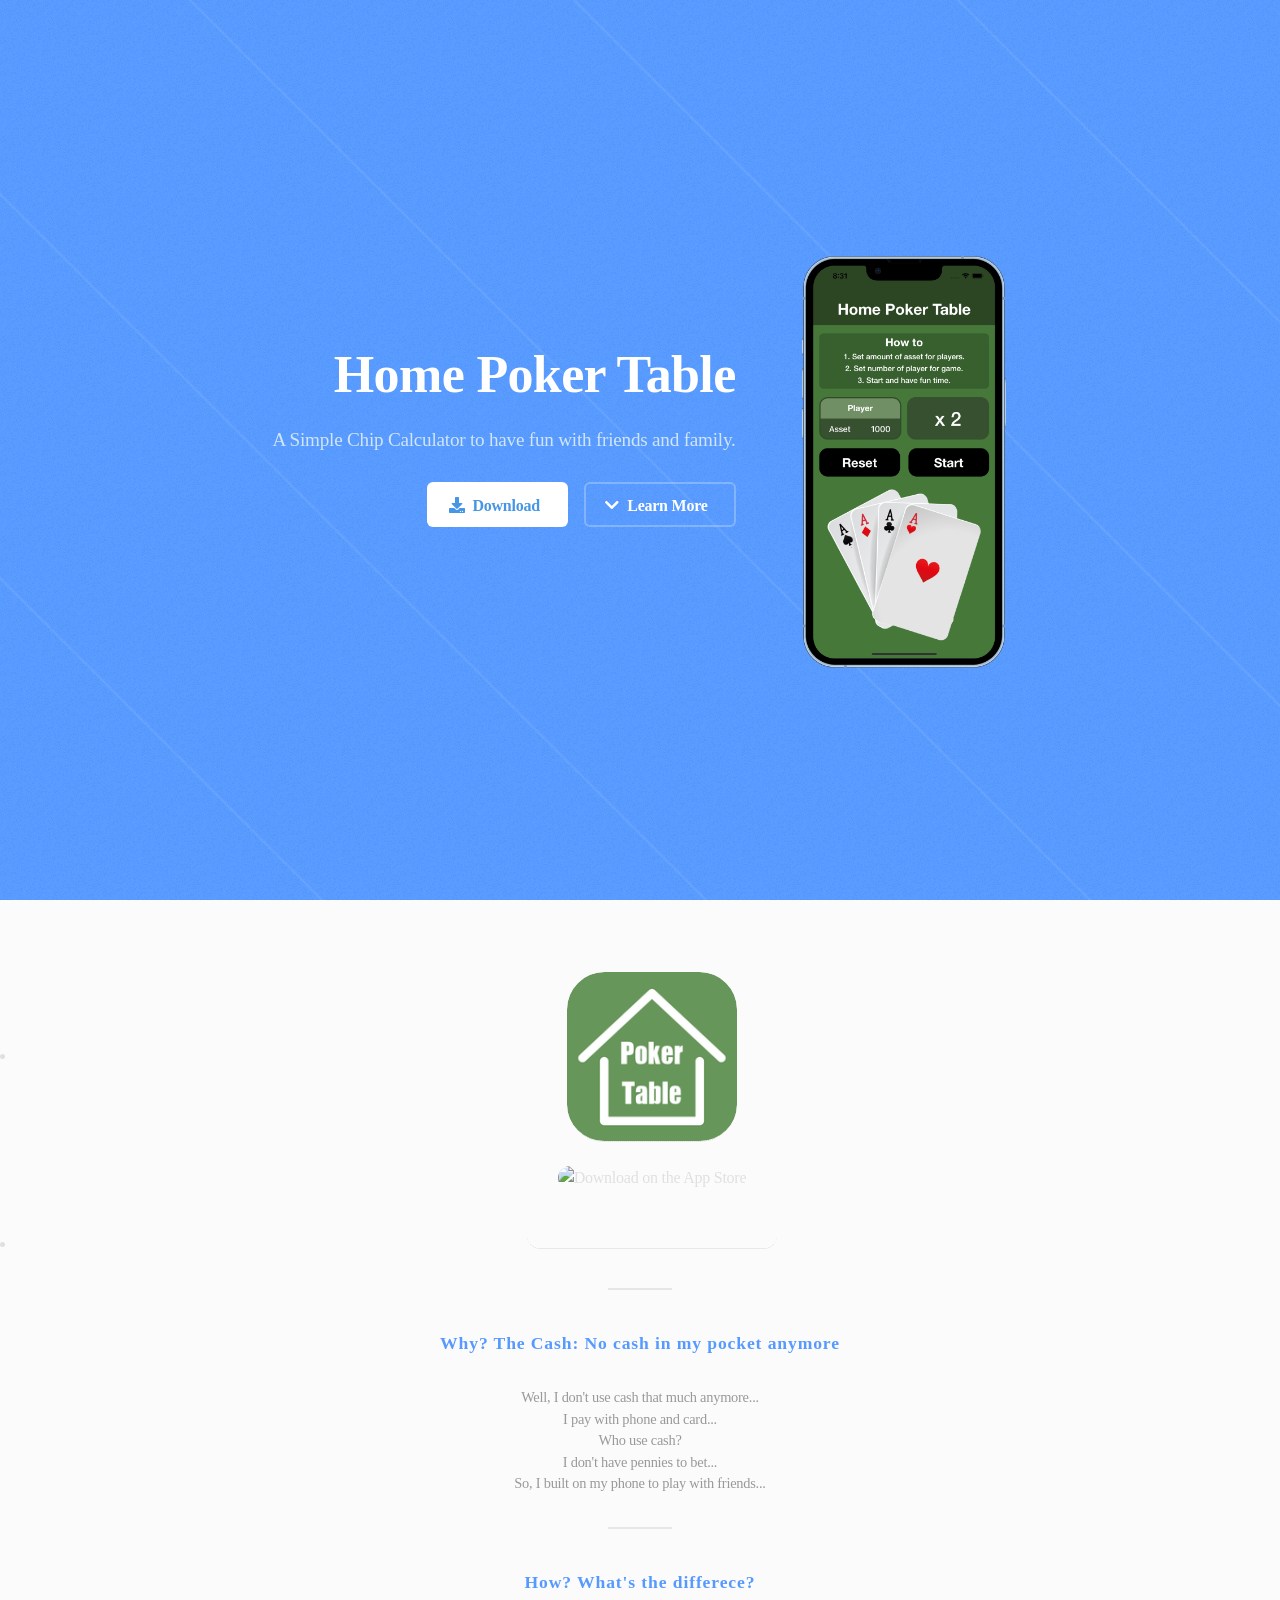
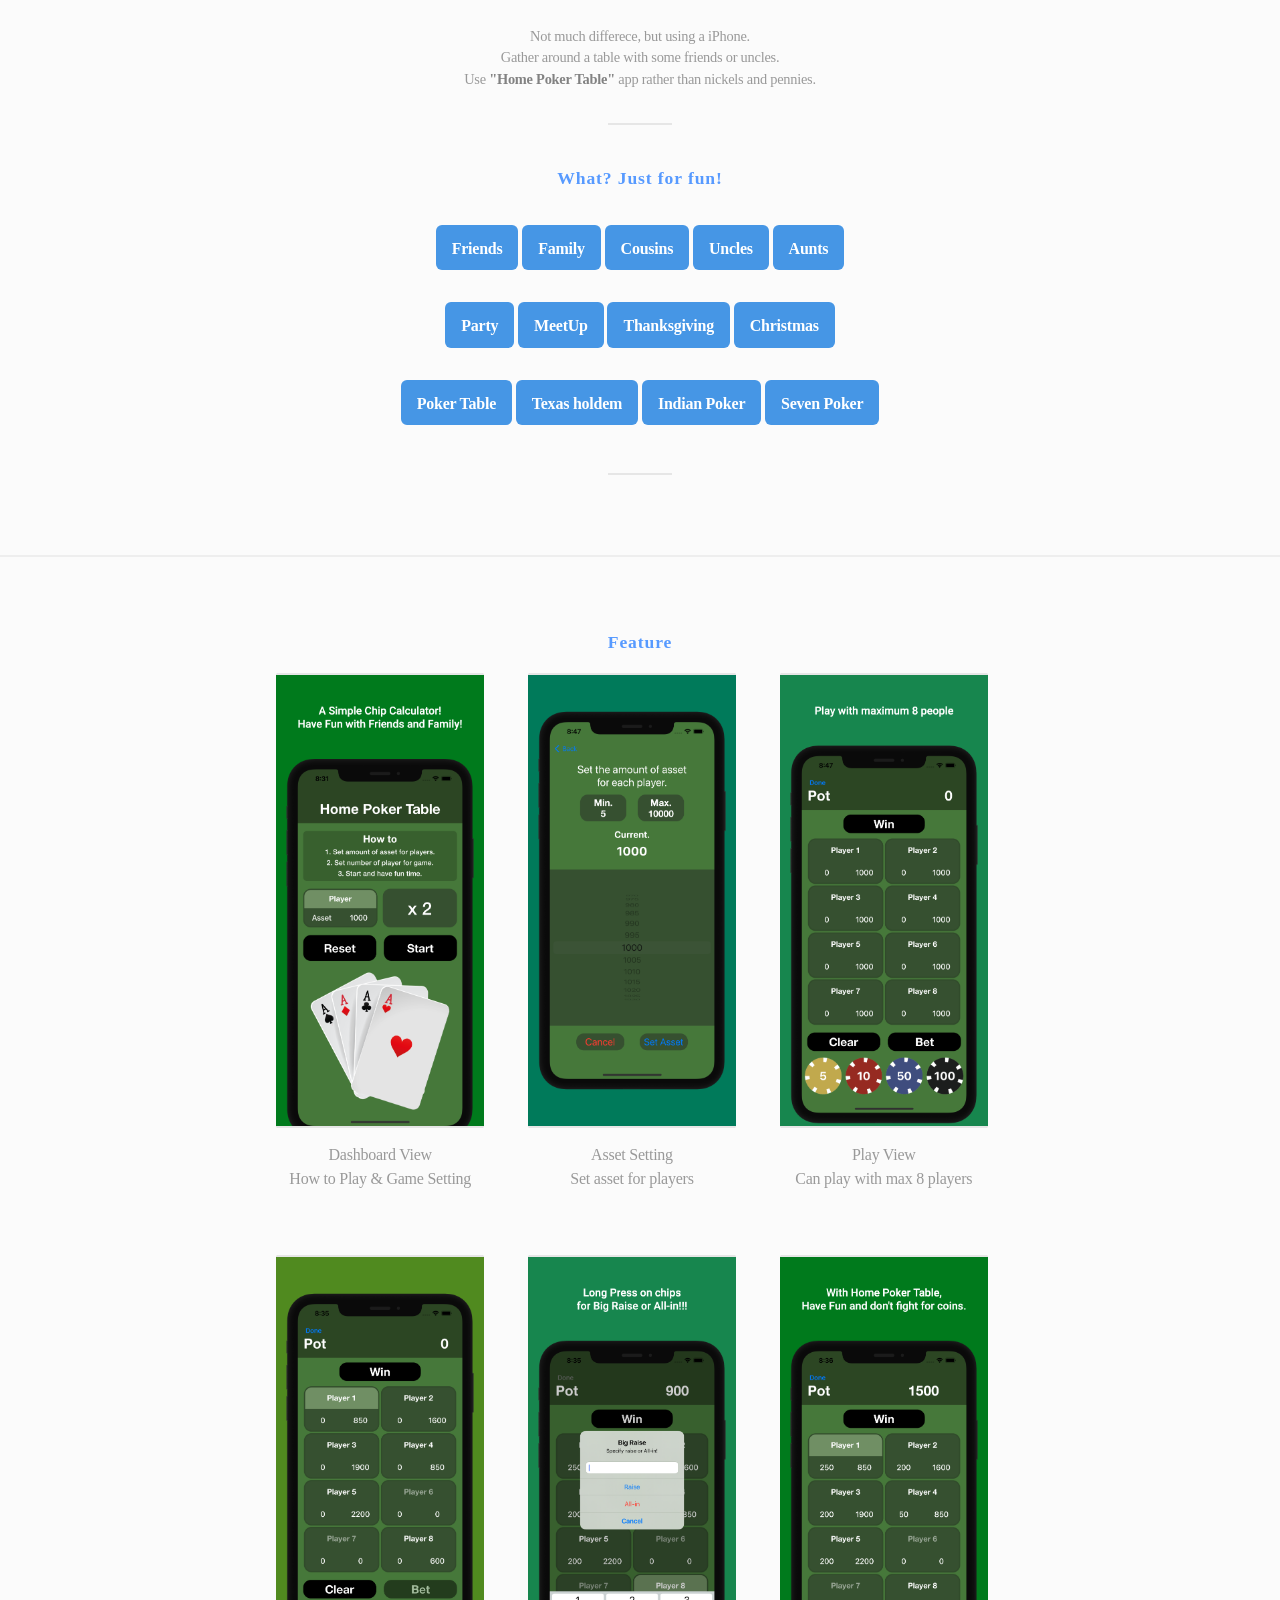
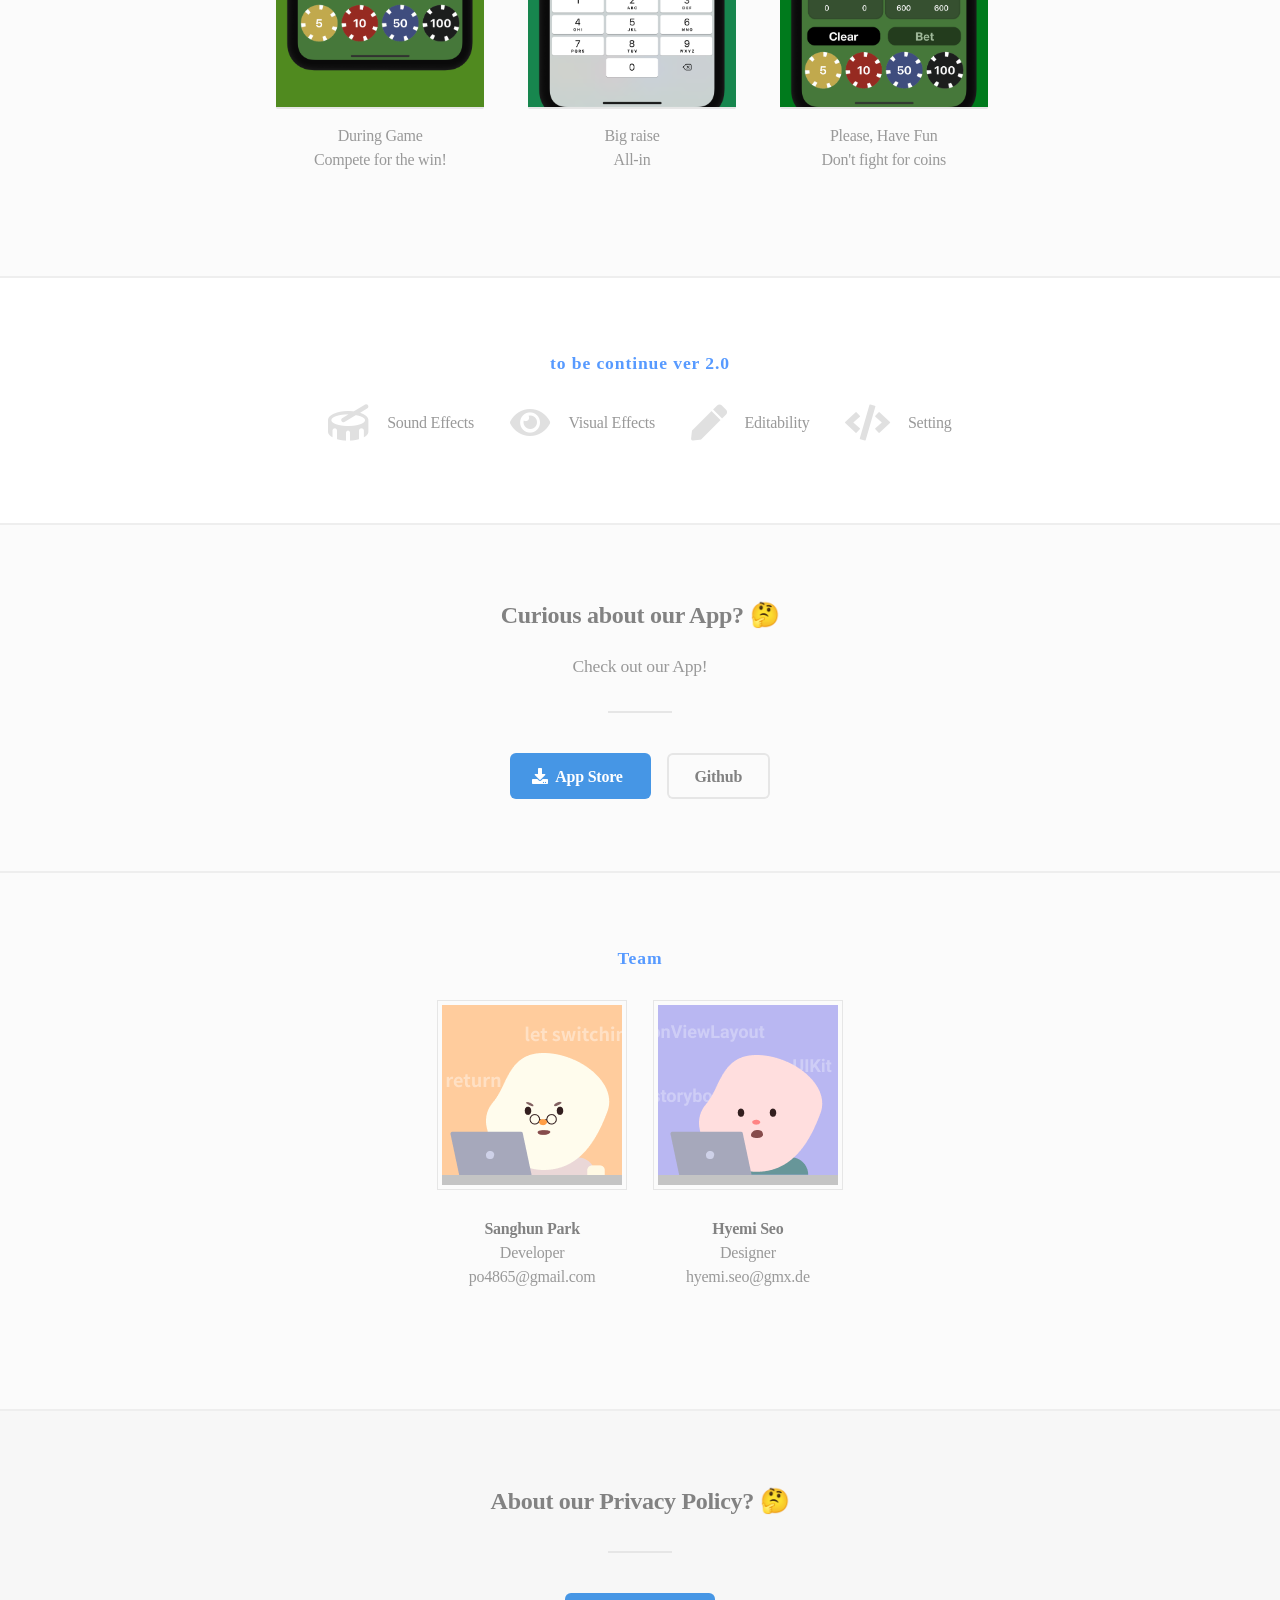
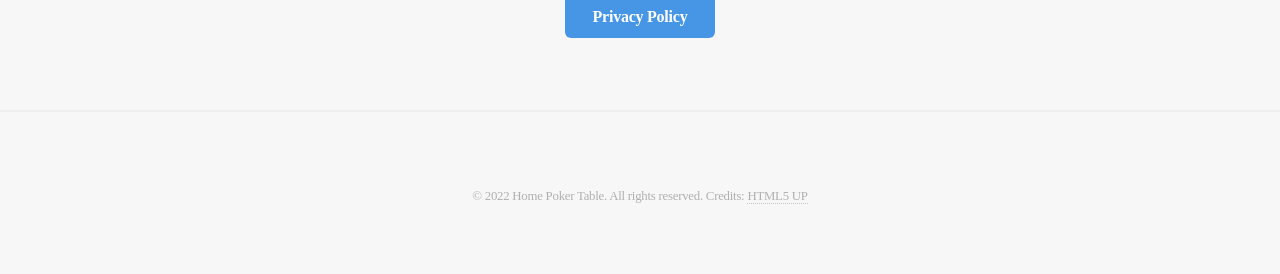
==== commit 24d1b0b6: "doc: Update App Store link to landing page" ====
--- a/docs/index.html
+++ b/docs/index.html
@@ -9,6 +9,7 @@
 		<title>Home Poker Table</title>
 		<meta charset="utf-8" />
 		<meta name="viewport" content="width=device-width, initial-scale=1, user-scalable=no" />
+		<meta name="apple-itunes-app" content="app-id=1629143360">
 		<link rel="stylesheet" href="assets/css/main.css" />
 		<noscript><link rel="stylesheet" href="assets/css/noscript.css" /></noscript>
 	</head>
@@ -20,7 +21,7 @@
 				<h1>Home Poker Table</h1>
 				<p>A Simple Chip Calculator to have fun with friends and family.</p>
 				<ul class="actions">
-					<li><a href="" class="button primary icon solid fa-download">Download</a></li>
+					<li><a href="https://apps.apple.com/app/home-poker-table/id1629143360" class="button primary icon solid fa-download">Download</a></li>
 					<li><a href="#one" class="button icon solid fa-chevron-down scrolly">Learn More</a></li>
 				</ul>
 			</div>
@@ -34,6 +35,13 @@
 		<!-- One -->
 		<section id="one" class="wrapper style2 special">
 			<header class="major">
+				<ul calss="icons major">
+					<li class="icon"><a href="https://apps.apple.com/app/home-poker-table/id1629143360?itscg=30200&amp;itsct=apps_box_appicon" style="width: 170px; height: 170px; border-radius: 22%; overflow: hidden; display: inline-block; vertical-align: middle;"><img src="images/180.png" alt="Home Poker Table" style="width: 170px; height: 170px; border-radius: 22%; overflow: hidden; display: inline-block; vertical-align: middle;"></a></li>
+					<br>
+					<li class="icon"><a href="https://apps.apple.com/app/home-poker-table/id1629143360?itsct=apps_box_badge&amp;itscg=30200" style="display: inline-block; overflow: hidden; border-radius: 13px; width: 250px; height: 83px;"><img src="https://tools.applemediaservices.com/api/badges/download-on-the-app-store/black/en-us?size=250x83&amp;releaseDate=1655510400&h=4ddcec1b64994e80074b98a6b613c5dd" alt="Download on the App Store" style="border-radius: 13px; width: 250px; height: 83px;"></a></li>
+				</ul>
+			</header>
+			<header class="major">
 				<h4>Why? The Cash: No cash in my pocket anymore</h4>
 				<p>
 					<br>Well, I don't use cash that much anymore...
@@ -169,7 +177,7 @@
 				<p>Check out our App!</p>
 			</header>
 			<ul class="actions special">
-				<li><a href="https://www.figma.com/file/SqaI9t8umWYFsrPldfMPF7/switching_prototyping?node-id=364%3A912" class="button primary icon solid fa-download">App Store</a></li>
+				<li><a href="https://apps.apple.com/app/home-poker-table/id1629143360" class="button primary icon solid fa-download">App Store</a></li>
 				<li><a href="https://github.com/san-ghun/Home-Poker-Table" class="button">Github</a></li>
 			</ul>
 		</section>
@@ -195,7 +203,7 @@
 				<h3><b>About our Privacy Policy? 🤔</b></h3>
 			</header>
 			<ul class="actions special">
-				<li><a href="/pp.html" class="button primary">Privacy Policy</a></li>
+				<li><a href="/Home-Poker-Table/pp.html" class="button primary">Privacy Policy</a></li>
 			</ul>
 		</section>
 
